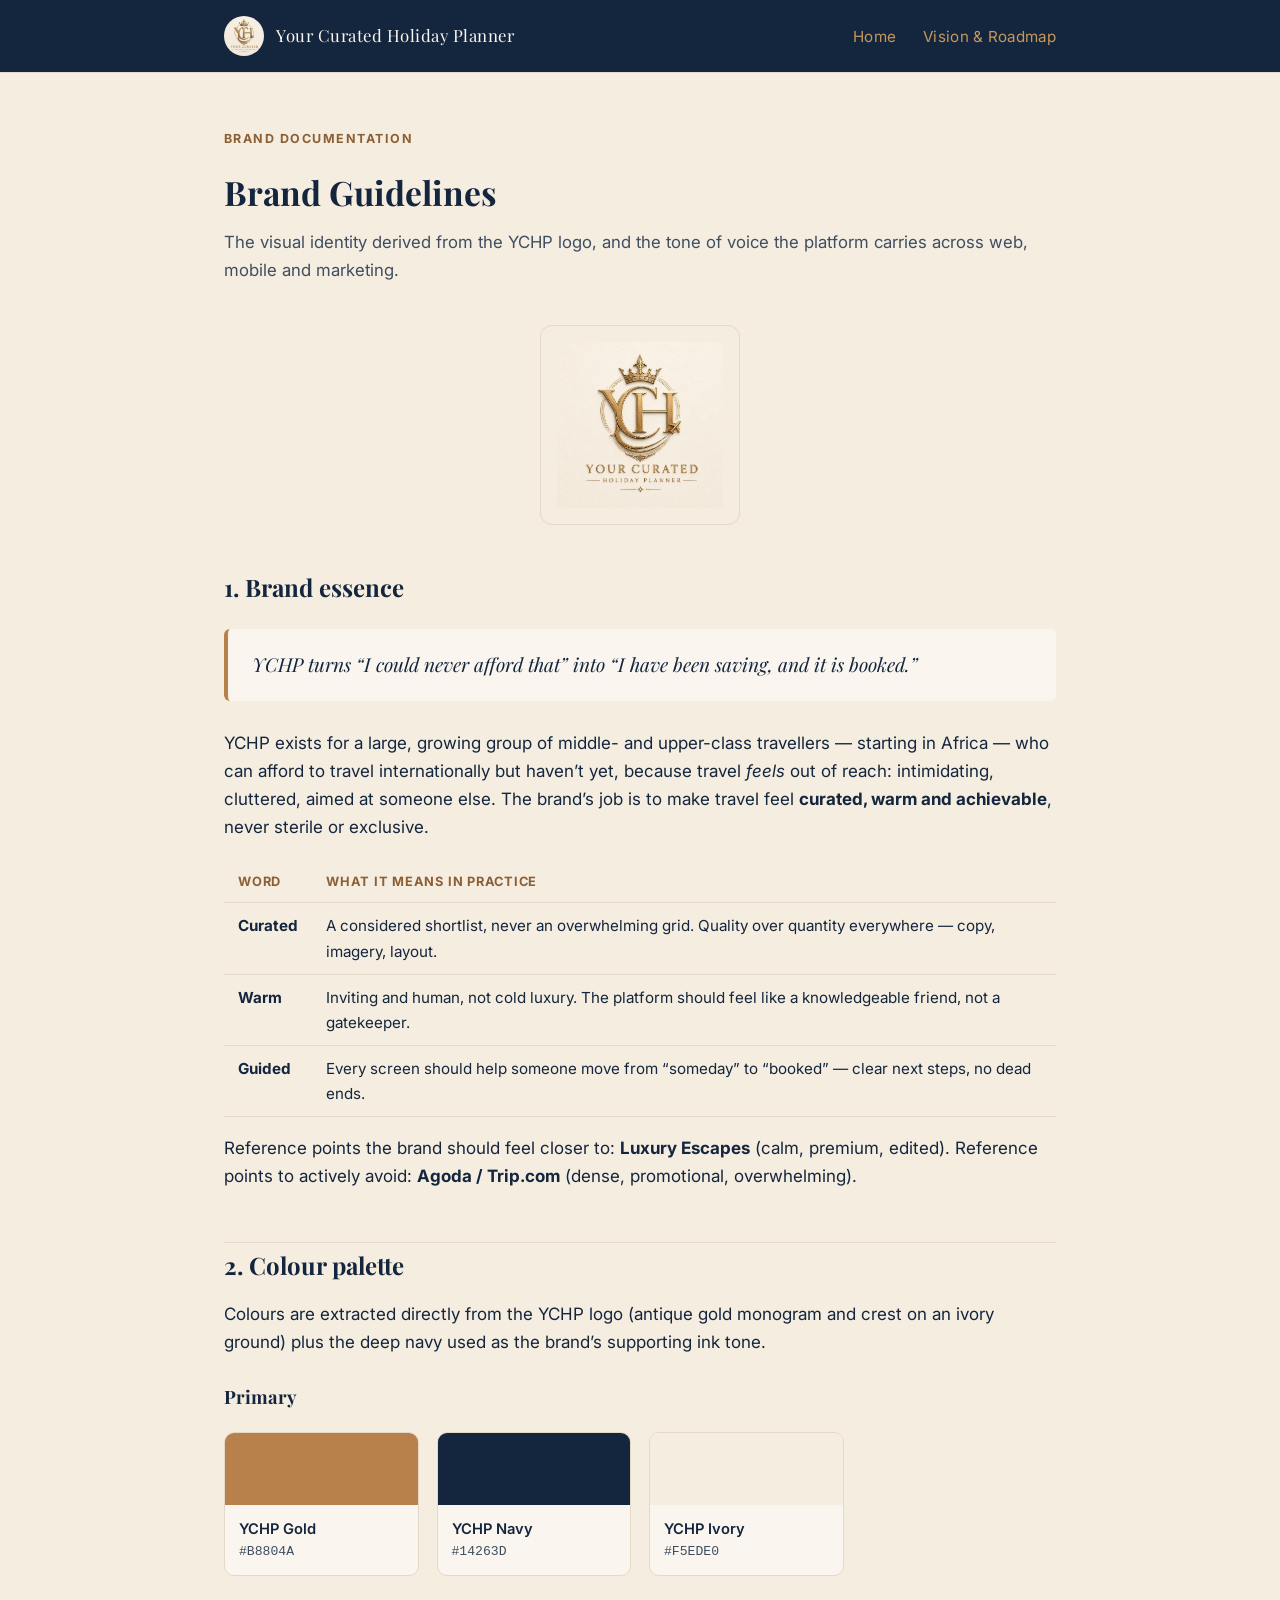
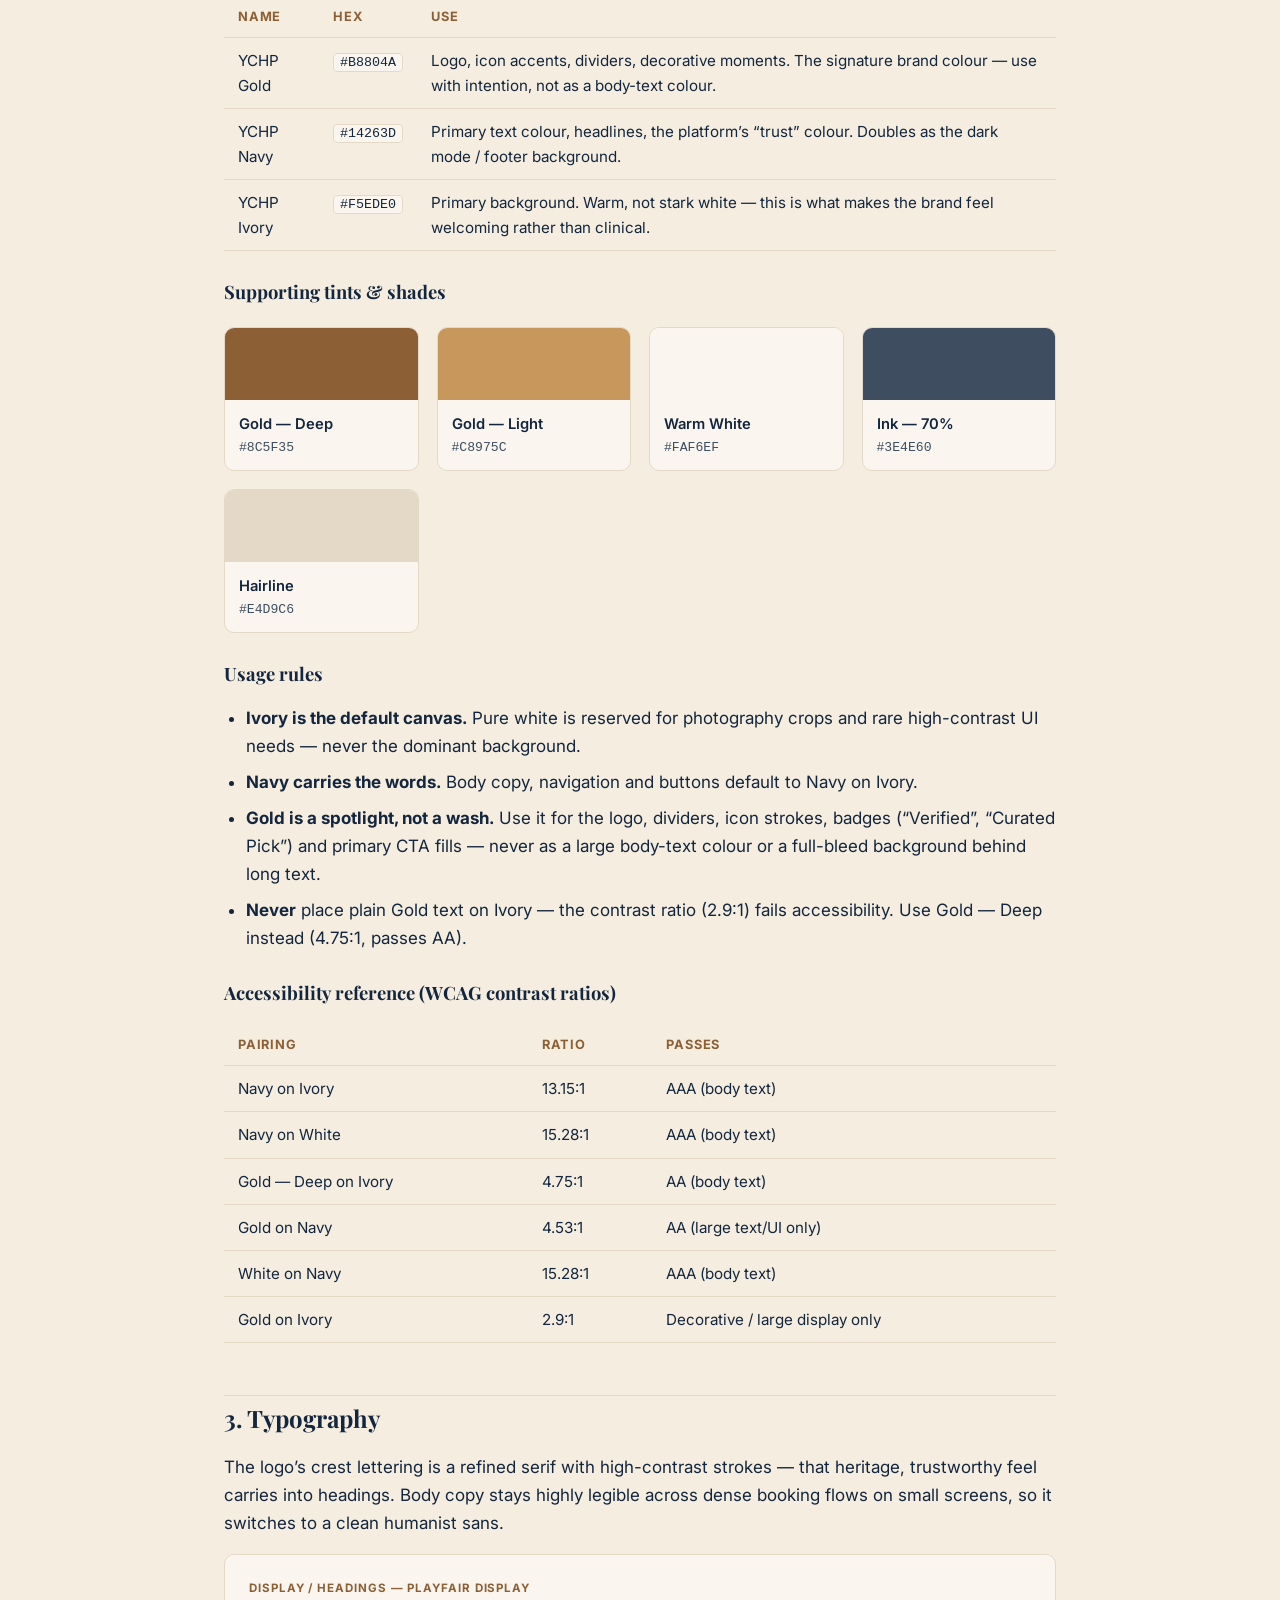
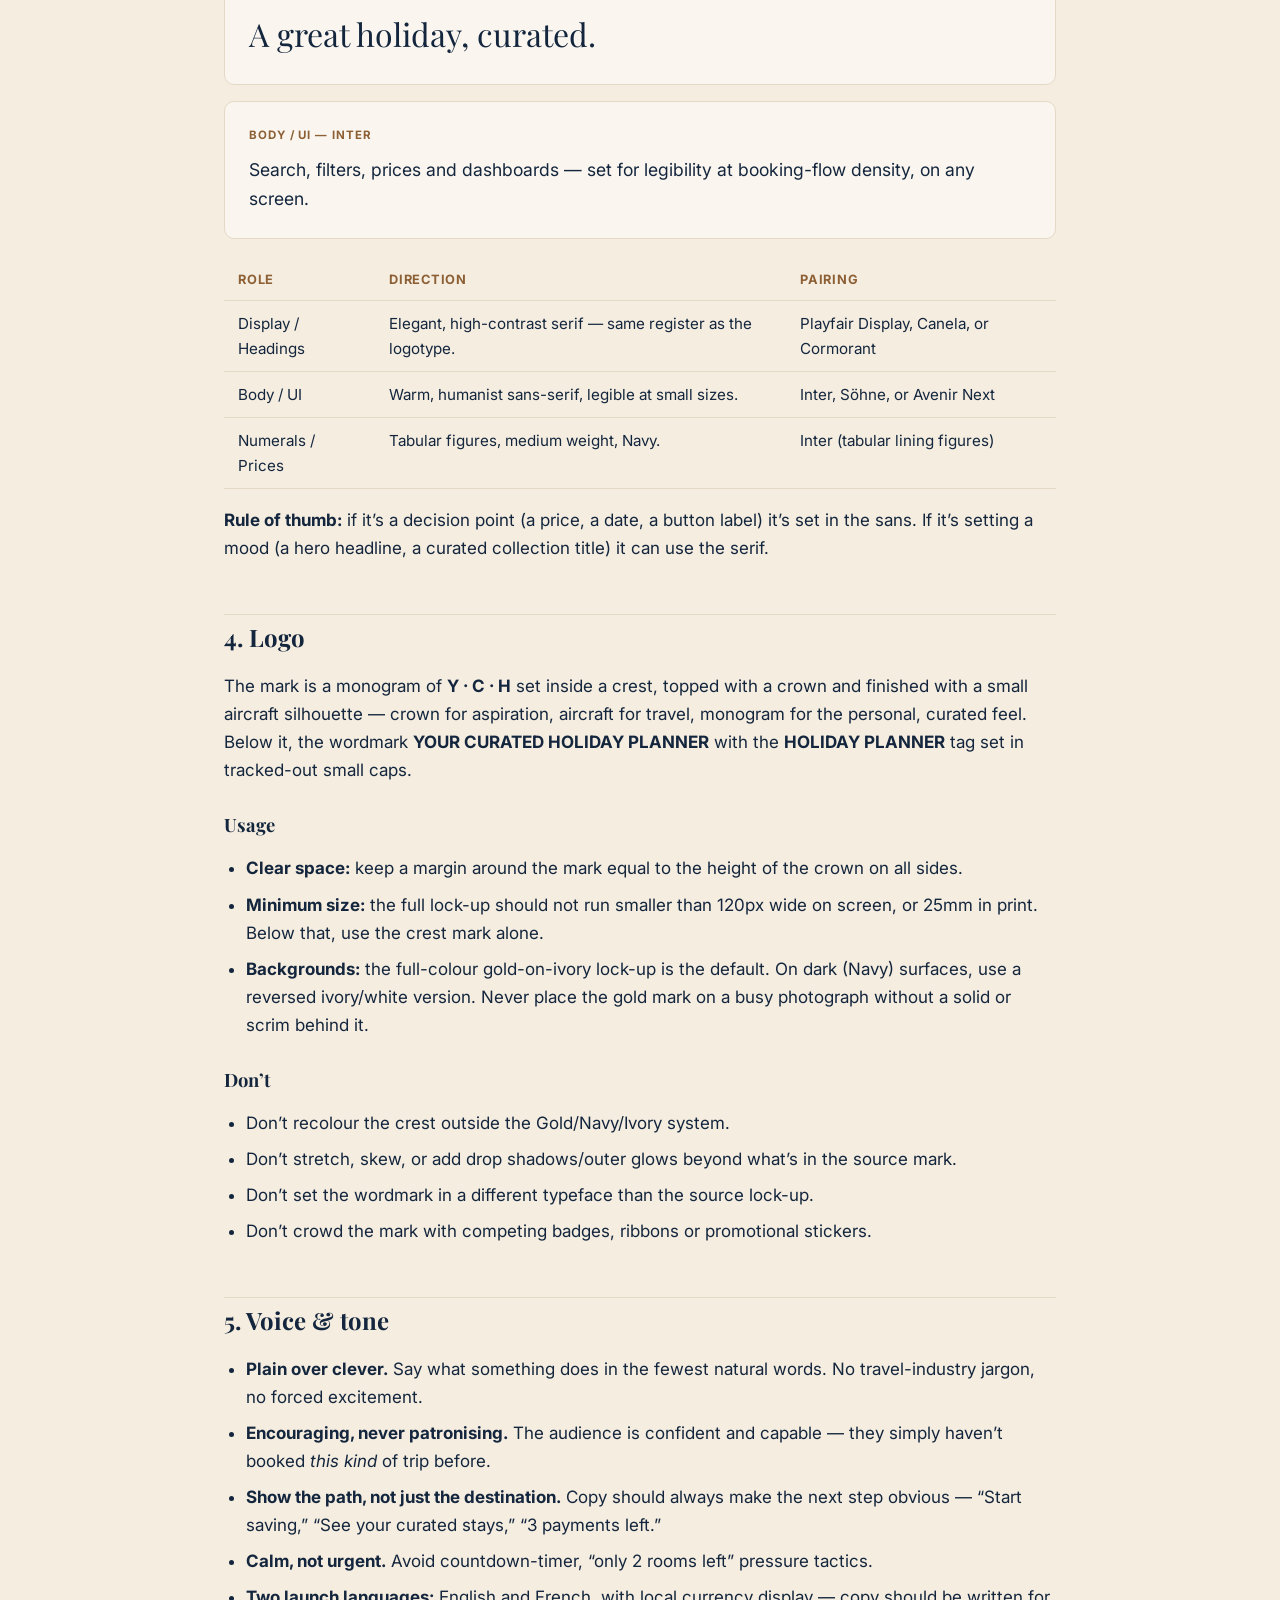
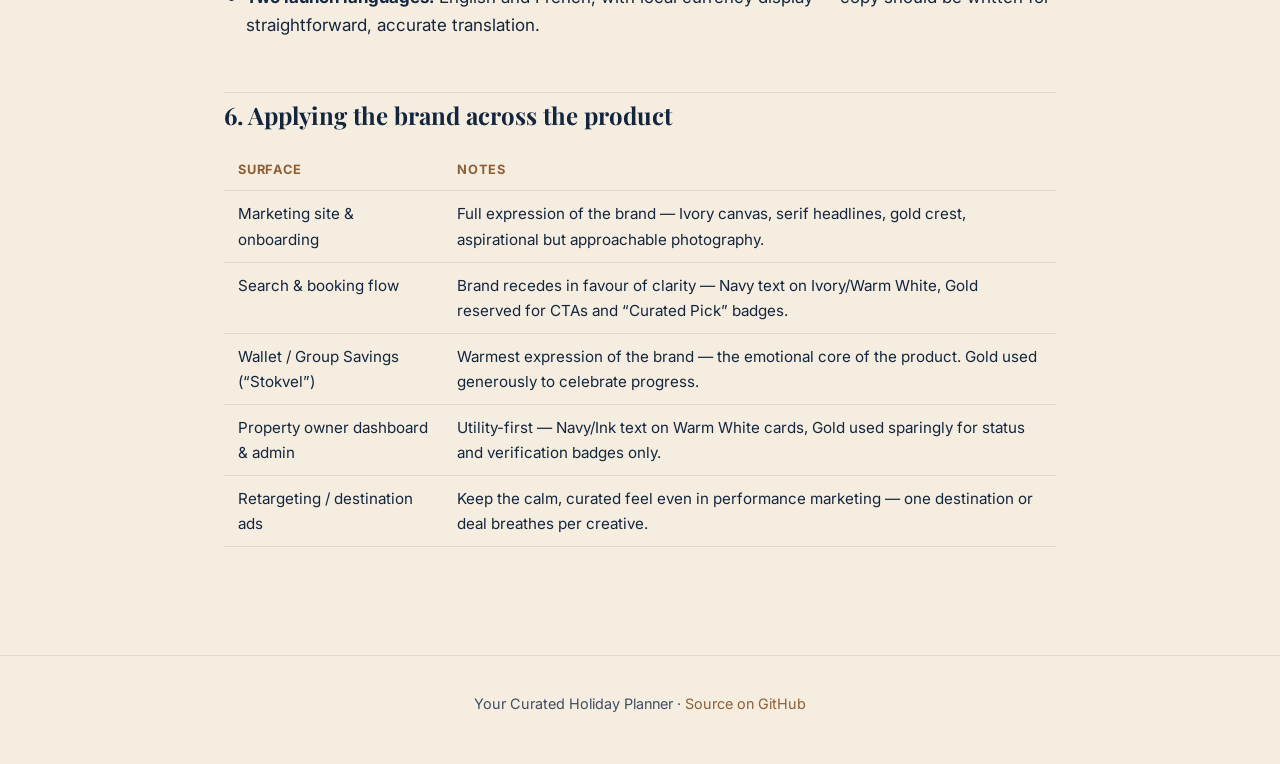
==== site/brand-guidelines.html @ a9d8d068 "Add GitHub Pages site and deployment workflow Publishes the product vision/roadmap and brand guideli" ====
<!doctype html>
<html lang="en">
<head>
<meta charset="utf-8">
<meta name="viewport" content="width=device-width, initial-scale=1">
<title>Brand Guidelines — YCHP</title>
<meta name="description" content="YCHP brand guidelines: colour palette, typography, logo usage and voice, derived from the YCHP logo.">
<link rel="icon" href="assets/logo.jpg">
<link rel="preconnect" href="https://fonts.googleapis.com">
<link rel="preconnect" href="https://fonts.gstatic.com" crossorigin>
<link href="https://fonts.googleapis.com/css2?family=Playfair+Display:wght@600;700&family=Inter:wght@400;500;600;700&display=swap" rel="stylesheet">
<link rel="stylesheet" href="styles.css">
</head>
<body>

<header class="site">
  <div class="wrap">
    <div class="brand-mark">
      <img src="assets/logo.jpg" alt="YCHP crest">
      <span>Your Curated Holiday Planner</span>
    </div>
    <nav class="site">
      <a href="index.html">Home</a>
      <a href="vision-roadmap.html">Vision &amp; Roadmap</a>
    </nav>
  </div>
</header>

<main class="page">
  <div class="kicker">Brand Documentation</div>
  <h1>Brand Guidelines</h1>
  <p class="subtitle">The visual identity derived from the YCHP logo, and the tone of voice the platform carries across web, mobile and marketing.</p>

  <div class="crest-frame">
    <img src="assets/logo.jpg" alt="YCHP crest — gold monogram on ivory">
  </div>

  <h2>1. Brand essence</h2>
  <blockquote>YCHP turns &ldquo;I could never afford that&rdquo; into &ldquo;I have been saving, and it is booked.&rdquo;</blockquote>
  <p>YCHP exists for a large, growing group of middle- and upper-class travellers — starting in Africa — who can afford to travel internationally but haven&rsquo;t yet, because travel <em>feels</em> out of reach: intimidating, cluttered, aimed at someone else. The brand&rsquo;s job is to make travel feel <strong>curated, warm and achievable</strong>, never sterile or exclusive.</p>
  <table>
    <tr><th>Word</th><th>What it means in practice</th></tr>
    <tr><td><strong>Curated</strong></td><td>A considered shortlist, never an overwhelming grid. Quality over quantity everywhere — copy, imagery, layout.</td></tr>
    <tr><td><strong>Warm</strong></td><td>Inviting and human, not cold luxury. The platform should feel like a knowledgeable friend, not a gatekeeper.</td></tr>
    <tr><td><strong>Guided</strong></td><td>Every screen should help someone move from &ldquo;someday&rdquo; to &ldquo;booked&rdquo; — clear next steps, no dead ends.</td></tr>
  </table>
  <p>Reference points the brand should feel closer to: <strong>Luxury Escapes</strong> (calm, premium, edited). Reference points to actively avoid: <strong>Agoda / Trip.com</strong> (dense, promotional, overwhelming).</p>

  <h2>2. Colour palette</h2>
  <p>Colours are extracted directly from the YCHP logo (antique gold monogram and crest on an ivory ground) plus the deep navy used as the brand&rsquo;s supporting ink tone.</p>

  <h3>Primary</h3>
  <div class="swatch-grid">
    <div class="swatch"><div class="fill" style="background:#B8804A"></div><div class="meta"><div class="name">YCHP Gold</div><div class="hex">#B8804A</div></div></div>
    <div class="swatch"><div class="fill" style="background:#14263D"></div><div class="meta"><div class="name">YCHP Navy</div><div class="hex">#14263D</div></div></div>
    <div class="swatch"><div class="fill" style="background:#F5EDE0"></div><div class="meta"><div class="name">YCHP Ivory</div><div class="hex">#F5EDE0</div></div></div>
  </div>
  <table>
    <tr><th>Name</th><th>Hex</th><th>Use</th></tr>
    <tr><td>YCHP Gold</td><td><code>#B8804A</code></td><td>Logo, icon accents, dividers, decorative moments. The signature brand colour — use with intention, not as a body-text colour.</td></tr>
    <tr><td>YCHP Navy</td><td><code>#14263D</code></td><td>Primary text colour, headlines, the platform&rsquo;s &ldquo;trust&rdquo; colour. Doubles as the dark mode / footer background.</td></tr>
    <tr><td>YCHP Ivory</td><td><code>#F5EDE0</code></td><td>Primary background. Warm, not stark white — this is what makes the brand feel welcoming rather than clinical.</td></tr>
  </table>

  <h3>Supporting tints &amp; shades</h3>
  <div class="swatch-grid">
    <div class="swatch"><div class="fill" style="background:#8C5F35"></div><div class="meta"><div class="name">Gold — Deep</div><div class="hex">#8C5F35</div></div></div>
    <div class="swatch"><div class="fill" style="background:#C8975C"></div><div class="meta"><div class="name">Gold — Light</div><div class="hex">#C8975C</div></div></div>
    <div class="swatch"><div class="fill" style="background:#FAF6EF"></div><div class="meta"><div class="name">Warm White</div><div class="hex">#FAF6EF</div></div></div>
    <div class="swatch"><div class="fill" style="background:#3E4E60"></div><div class="meta"><div class="name">Ink — 70%</div><div class="hex">#3E4E60</div></div></div>
    <div class="swatch"><div class="fill" style="background:#E4D9C6"></div><div class="meta"><div class="name">Hairline</div><div class="hex">#E4D9C6</div></div></div>
  </div>

  <h3>Usage rules</h3>
  <ul>
    <li><strong>Ivory is the default canvas.</strong> Pure white is reserved for photography crops and rare high-contrast UI needs — never the dominant background.</li>
    <li><strong>Navy carries the words.</strong> Body copy, navigation and buttons default to Navy on Ivory.</li>
    <li><strong>Gold is a spotlight, not a wash.</strong> Use it for the logo, dividers, icon strokes, badges (&ldquo;Verified&rdquo;, &ldquo;Curated Pick&rdquo;) and primary CTA fills — never as a large body-text colour or a full-bleed background behind long text.</li>
    <li><strong>Never</strong> place plain Gold text on Ivory — the contrast ratio (2.9:1) fails accessibility. Use Gold&nbsp;—&nbsp;Deep instead (4.75:1, passes AA).</li>
  </ul>

  <h3>Accessibility reference (WCAG contrast ratios)</h3>
  <table>
    <tr><th>Pairing</th><th>Ratio</th><th>Passes</th></tr>
    <tr><td>Navy on Ivory</td><td>13.15:1</td><td>AAA (body text)</td></tr>
    <tr><td>Navy on White</td><td>15.28:1</td><td>AAA (body text)</td></tr>
    <tr><td>Gold — Deep on Ivory</td><td>4.75:1</td><td>AA (body text)</td></tr>
    <tr><td>Gold on Navy</td><td>4.53:1</td><td>AA (large text/UI only)</td></tr>
    <tr><td>White on Navy</td><td>15.28:1</td><td>AAA (body text)</td></tr>
    <tr><td>Gold on Ivory</td><td>2.9:1</td><td>Decorative / large display only</td></tr>
  </table>

  <h2>3. Typography</h2>
  <p>The logo&rsquo;s crest lettering is a refined serif with high-contrast strokes — that heritage, trustworthy feel carries into headings. Body copy stays highly legible across dense booking flows on small screens, so it switches to a clean humanist sans.</p>

  <div class="type-sample">
    <div class="label">Display / Headings — Playfair Display</div>
    <div class="serif-demo">A great holiday, curated.</div>
  </div>
  <div class="type-sample">
    <div class="label">Body / UI — Inter</div>
    <div class="sans-demo">Search, filters, prices and dashboards — set for legibility at booking-flow density, on any screen.</div>
  </div>

  <table>
    <tr><th>Role</th><th>Direction</th><th>Pairing</th></tr>
    <tr><td>Display / Headings</td><td>Elegant, high-contrast serif — same register as the logotype.</td><td>Playfair Display, Canela, or Cormorant</td></tr>
    <tr><td>Body / UI</td><td>Warm, humanist sans-serif, legible at small sizes.</td><td>Inter, Söhne, or Avenir Next</td></tr>
    <tr><td>Numerals / Prices</td><td>Tabular figures, medium weight, Navy.</td><td>Inter (tabular lining figures)</td></tr>
  </table>
  <p><strong>Rule of thumb:</strong> if it&rsquo;s a decision point (a price, a date, a button label) it&rsquo;s set in the sans. If it&rsquo;s setting a mood (a hero headline, a curated collection title) it can use the serif.</p>

  <h2>4. Logo</h2>
  <p>The mark is a monogram of <strong>Y &middot; C &middot; H</strong> set inside a crest, topped with a crown and finished with a small aircraft silhouette — crown for aspiration, aircraft for travel, monogram for the personal, curated feel. Below it, the wordmark <strong>YOUR CURATED HOLIDAY PLANNER</strong> with the <strong>HOLIDAY PLANNER</strong> tag set in tracked-out small caps.</p>

  <h3>Usage</h3>
  <ul>
    <li><strong>Clear space:</strong> keep a margin around the mark equal to the height of the crown on all sides.</li>
    <li><strong>Minimum size:</strong> the full lock-up should not run smaller than 120px wide on screen, or 25mm in print. Below that, use the crest mark alone.</li>
    <li><strong>Backgrounds:</strong> the full-colour gold-on-ivory lock-up is the default. On dark (Navy) surfaces, use a reversed ivory/white version. Never place the gold mark on a busy photograph without a solid or scrim behind it.</li>
  </ul>
  <h3>Don&rsquo;t</h3>
  <ul>
    <li>Don&rsquo;t recolour the crest outside the Gold/Navy/Ivory system.</li>
    <li>Don&rsquo;t stretch, skew, or add drop shadows/outer glows beyond what&rsquo;s in the source mark.</li>
    <li>Don&rsquo;t set the wordmark in a different typeface than the source lock-up.</li>
    <li>Don&rsquo;t crowd the mark with competing badges, ribbons or promotional stickers.</li>
  </ul>

  <h2>5. Voice &amp; tone</h2>
  <ul>
    <li><strong>Plain over clever.</strong> Say what something does in the fewest natural words. No travel-industry jargon, no forced excitement.</li>
    <li><strong>Encouraging, never patronising.</strong> The audience is confident and capable — they simply haven&rsquo;t booked <em>this kind</em> of trip before.</li>
    <li><strong>Show the path, not just the destination.</strong> Copy should always make the next step obvious — &ldquo;Start saving,&rdquo; &ldquo;See your curated stays,&rdquo; &ldquo;3 payments left.&rdquo;</li>
    <li><strong>Calm, not urgent.</strong> Avoid countdown-timer, &ldquo;only 2 rooms left&rdquo; pressure tactics.</li>
    <li><strong>Two launch languages:</strong> English and French, with local currency display — copy should be written for straightforward, accurate translation.</li>
  </ul>

  <h2>6. Applying the brand across the product</h2>
  <table>
    <tr><th>Surface</th><th>Notes</th></tr>
    <tr><td>Marketing site &amp; onboarding</td><td>Full expression of the brand — Ivory canvas, serif headlines, gold crest, aspirational but approachable photography.</td></tr>
    <tr><td>Search &amp; booking flow</td><td>Brand recedes in favour of clarity — Navy text on Ivory/Warm White, Gold reserved for CTAs and &ldquo;Curated Pick&rdquo; badges.</td></tr>
    <tr><td>Wallet / Group Savings (&ldquo;Stokvel&rdquo;)</td><td>Warmest expression of the brand — the emotional core of the product. Gold used generously to celebrate progress.</td></tr>
    <tr><td>Property owner dashboard &amp; admin</td><td>Utility-first — Navy/Ink text on Warm White cards, Gold used sparingly for status and verification badges only.</td></tr>
    <tr><td>Retargeting / destination ads</td><td>Keep the calm, curated feel even in performance marketing — one destination or deal breathes per creative.</td></tr>
  </table>
</main>

<footer class="site">
  Your Curated Holiday Planner &middot; <a href="https://github.com/Delviss/YCHP">Source on GitHub</a>
</footer>

</body>
</html>
---- site/styles.css ----
:root {
  --gold: #B8804A;
  --gold-deep: #8C5F35;
  --gold-light: #C8975C;
  --navy: #14263D;
  --ink-70: #3E4E60;
  --ivory: #F5EDE0;
  --warm-white: #FAF6EF;
  --hairline: #E4D9C6;
  --max-width: 880px;
}

* { box-sizing: border-box; }

html { scroll-behavior: smooth; }

body {
  margin: 0;
  background: var(--ivory);
  color: var(--navy);
  font-family: "Inter", -apple-system, BlinkMacSystemFont, "Segoe UI", sans-serif;
  line-height: 1.65;
  font-size: 17px;
}

h1, h2, h3, .display {
  font-family: "Playfair Display", Georgia, serif;
  color: var(--navy);
  line-height: 1.2;
  font-weight: 700;
}

a { color: var(--gold-deep); text-decoration: none; }
a:hover { text-decoration: underline; }

.wrap {
  max-width: var(--max-width);
  margin: 0 auto;
  padding: 0 24px;
}

/* Header */
header.site {
  background: var(--navy);
  border-bottom: 1px solid var(--hairline);
}
header.site .wrap {
  display: flex;
  align-items: center;
  justify-content: space-between;
  padding-top: 16px;
  padding-bottom: 16px;
  flex-wrap: wrap;
  gap: 12px;
}
.brand-mark {
  display: flex;
  align-items: center;
  gap: 12px;
  color: var(--warm-white);
}
.brand-mark img { height: 40px; width: 40px; border-radius: 50%; }
.brand-mark span {
  font-family: "Playfair Display", Georgia, serif;
  font-size: 1.05rem;
  letter-spacing: 0.03em;
}
nav.site a {
  color: var(--gold-light);
  margin-left: 22px;
  font-size: 0.95rem;
  letter-spacing: 0.02em;
}
nav.site a:hover { color: var(--warm-white); }

/* Hero */
.hero {
  text-align: center;
  padding: 84px 24px 64px;
}
.hero img.crest { width: 132px; margin-bottom: 24px; }
.hero h1 { font-size: 2.6rem; margin: 0 0 14px; }
.hero p.lede {
  font-size: 1.2rem;
  color: var(--ink-70);
  max-width: 560px;
  margin: 0 auto 34px;
  font-style: italic;
}
.hero .cta-row {
  display: flex;
  gap: 16px;
  justify-content: center;
  flex-wrap: wrap;
}

.btn {
  display: inline-block;
  padding: 13px 28px;
  border-radius: 4px;
  font-weight: 600;
  font-size: 0.95rem;
  letter-spacing: 0.02em;
}
.btn-primary { background: var(--gold); color: var(--warm-white); }
.btn-primary:hover { background: var(--gold-deep); text-decoration: none; }
.btn-outline { border: 1px solid var(--gold); color: var(--gold-deep); }
.btn-outline:hover { background: rgba(184,128,74,0.08); text-decoration: none; }

/* Cards for index */
.card-grid {
  display: grid;
  grid-template-columns: 1fr 1fr;
  gap: 24px;
  padding: 8px 24px 96px;
  max-width: var(--max-width);
  margin: 0 auto;
}
@media (max-width: 640px) { .card-grid { grid-template-columns: 1fr; } }

.card {
  background: var(--warm-white);
  border: 1px solid var(--hairline);
  border-radius: 10px;
  padding: 30px;
}
.card h2 { font-size: 1.35rem; margin-top: 0; }
.card p { color: var(--ink-70); margin-bottom: 18px; }
.card a.link { font-weight: 600; }
.card a.link::after { content: " →"; }

/* Page shell (inner pages) */
main.page {
  max-width: var(--max-width);
  margin: 0 auto;
  padding: 56px 24px 100px;
}
main.page h1 { font-size: 2.1rem; margin-bottom: 6px; }
main.page .kicker {
  text-transform: uppercase;
  letter-spacing: 0.12em;
  font-size: 0.78rem;
  color: var(--gold-deep);
  font-weight: 700;
  margin-bottom: 10px;
}
main.page .subtitle { color: var(--ink-70); margin-bottom: 40px; font-size: 1.05rem; }

main.page h2 {
  font-size: 1.5rem;
  margin-top: 52px;
  padding-top: 8px;
  border-top: 1px solid var(--hairline);
}
main.page h2:first-of-type { border-top: none; margin-top: 32px; }
main.page h3 { font-size: 1.15rem; margin-top: 30px; }

main.page blockquote {
  margin: 28px 0;
  padding: 20px 24px;
  background: var(--warm-white);
  border-left: 4px solid var(--gold);
  border-radius: 6px;
  font-family: "Playfair Display", Georgia, serif;
  font-size: 1.2rem;
  font-style: italic;
  color: var(--navy);
}

main.page table {
  width: 100%;
  border-collapse: collapse;
  margin: 20px 0 8px;
  font-size: 0.95rem;
}
main.page th, main.page td {
  text-align: left;
  padding: 10px 14px;
  border-bottom: 1px solid var(--hairline);
  vertical-align: top;
}
main.page th {
  color: var(--gold-deep);
  font-size: 0.8rem;
  text-transform: uppercase;
  letter-spacing: 0.06em;
}

main.page ul, main.page ol { padding-left: 22px; }
main.page li { margin-bottom: 8px; }

main.page code {
  background: var(--warm-white);
  border: 1px solid var(--hairline);
  border-radius: 4px;
  padding: 1px 6px;
  font-size: 0.88em;
}

.note {
  background: var(--warm-white);
  border: 1px solid var(--hairline);
  border-radius: 8px;
  padding: 16px 20px;
  margin: 22px 0;
  font-size: 0.95rem;
  color: var(--ink-70);
}

/* Swatches */
.swatch-grid {
  display: grid;
  grid-template-columns: repeat(auto-fill, minmax(160px, 1fr));
  gap: 18px;
  margin: 24px 0 8px;
}
.swatch {
  border: 1px solid var(--hairline);
  border-radius: 10px;
  overflow: hidden;
  background: var(--warm-white);
}
.swatch .fill { height: 72px; }
.swatch .meta { padding: 12px 14px; }
.swatch .meta .name { font-weight: 600; font-size: 0.92rem; }
.swatch .meta .hex { font-size: 0.82rem; color: var(--ink-70); font-family: monospace; }

.type-sample {
  border: 1px solid var(--hairline);
  border-radius: 10px;
  padding: 24px;
  margin: 16px 0;
  background: var(--warm-white);
}
.type-sample .label {
  text-transform: uppercase;
  letter-spacing: 0.08em;
  font-size: 0.72rem;
  color: var(--gold-deep);
  font-weight: 700;
  margin-bottom: 10px;
}
.type-sample .serif-demo { font-family: "Playfair Display", Georgia, serif; font-size: 2rem; }
.type-sample .sans-demo { font-family: "Inter", sans-serif; font-size: 1.1rem; }

.crest-frame {
  text-align: center;
  margin: 24px 0 32px;
}
.crest-frame img {
  width: 200px;
  border-radius: 12px;
  border: 1px solid var(--hairline);
  background: var(--ivory);
  padding: 16px;
}

/* Footer */
footer.site {
  border-top: 1px solid var(--hairline);
  padding: 36px 24px 48px;
  text-align: center;
  color: var(--ink-70);
  font-size: 0.9rem;
}
footer.site a { color: var(--gold-deep); }
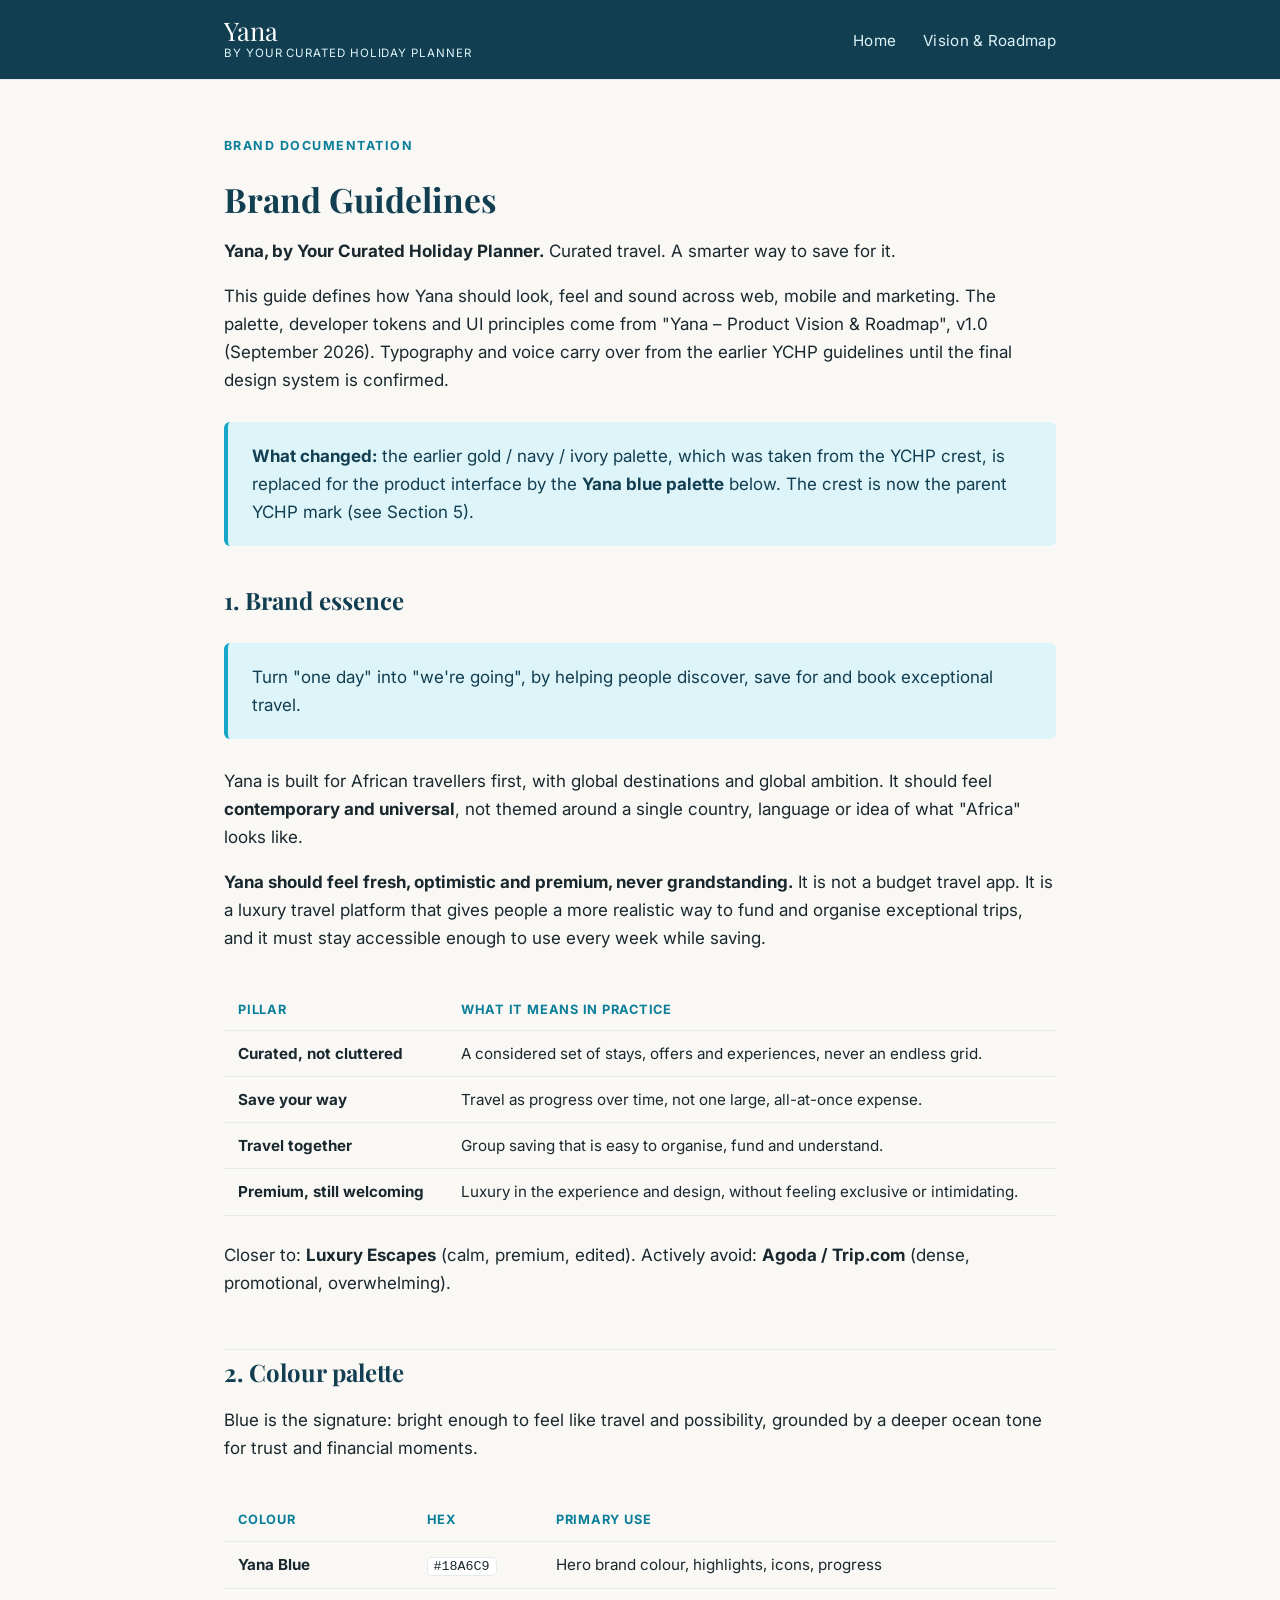
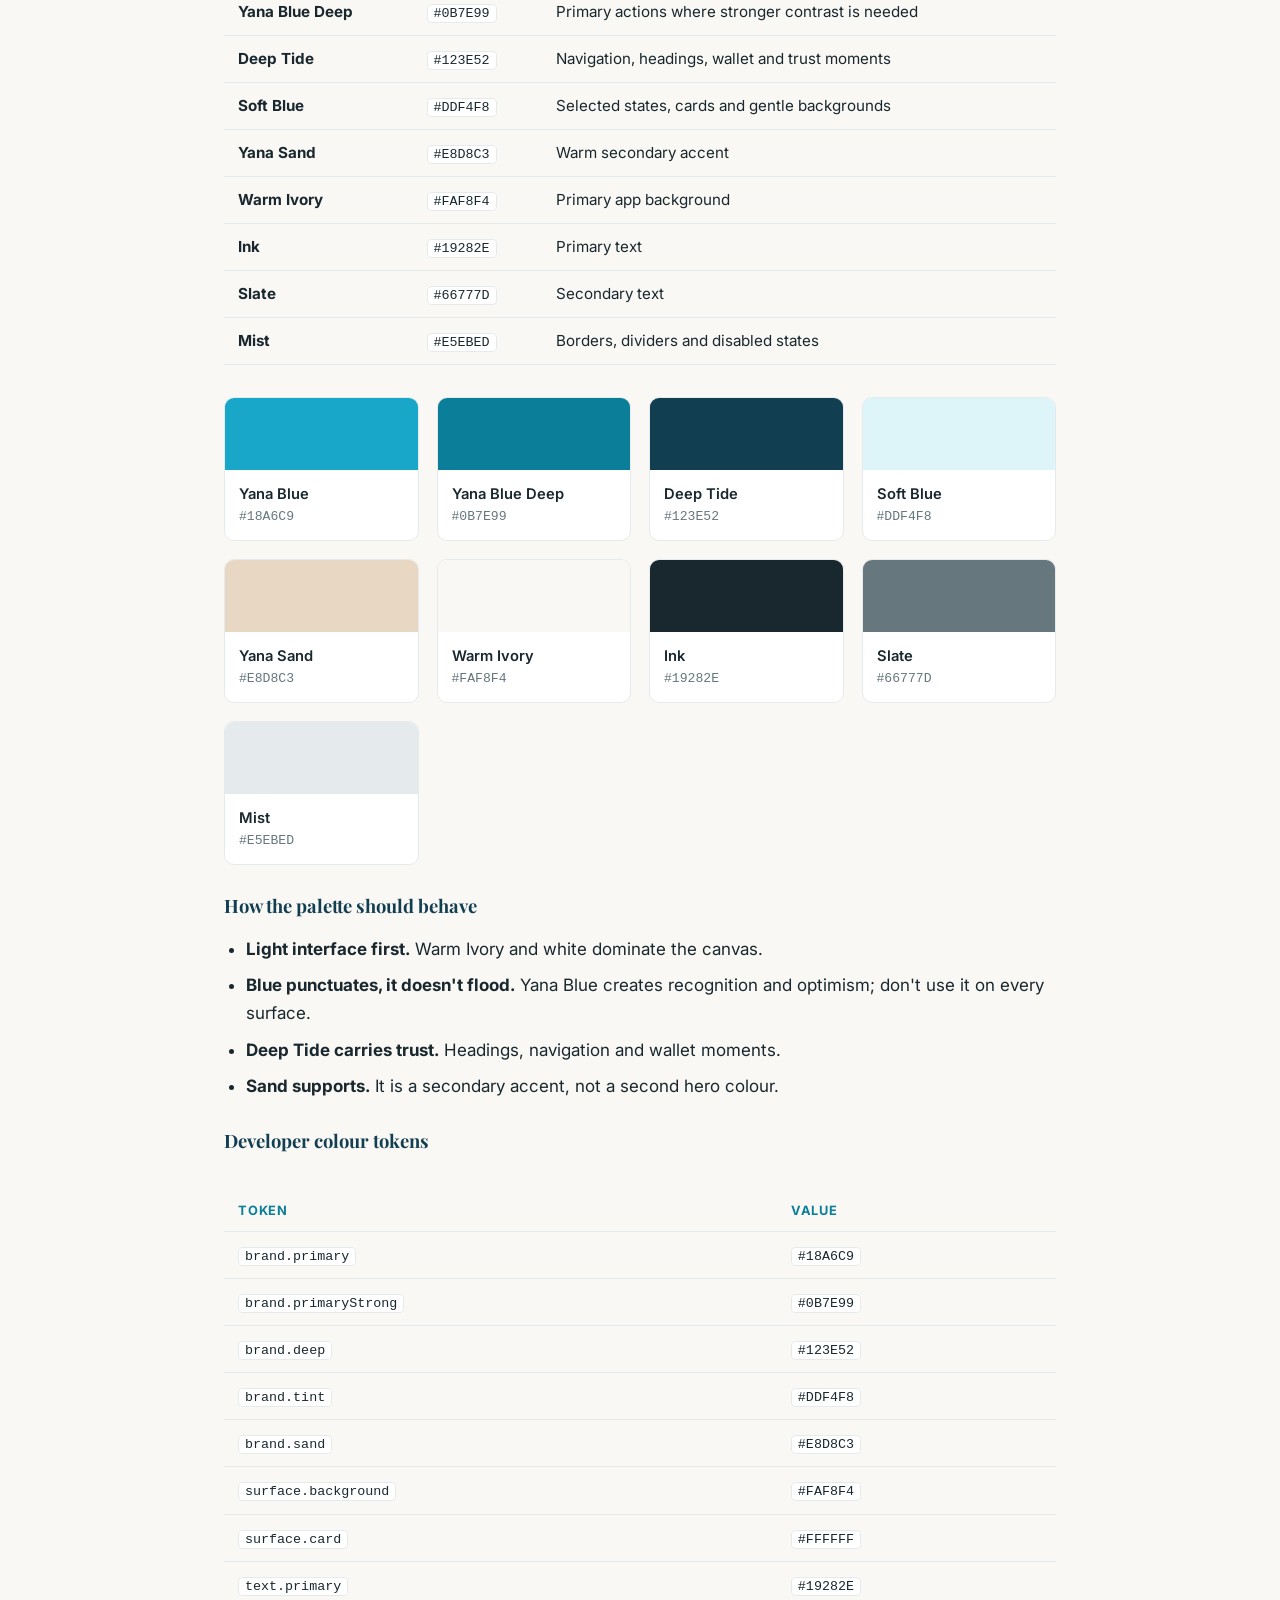
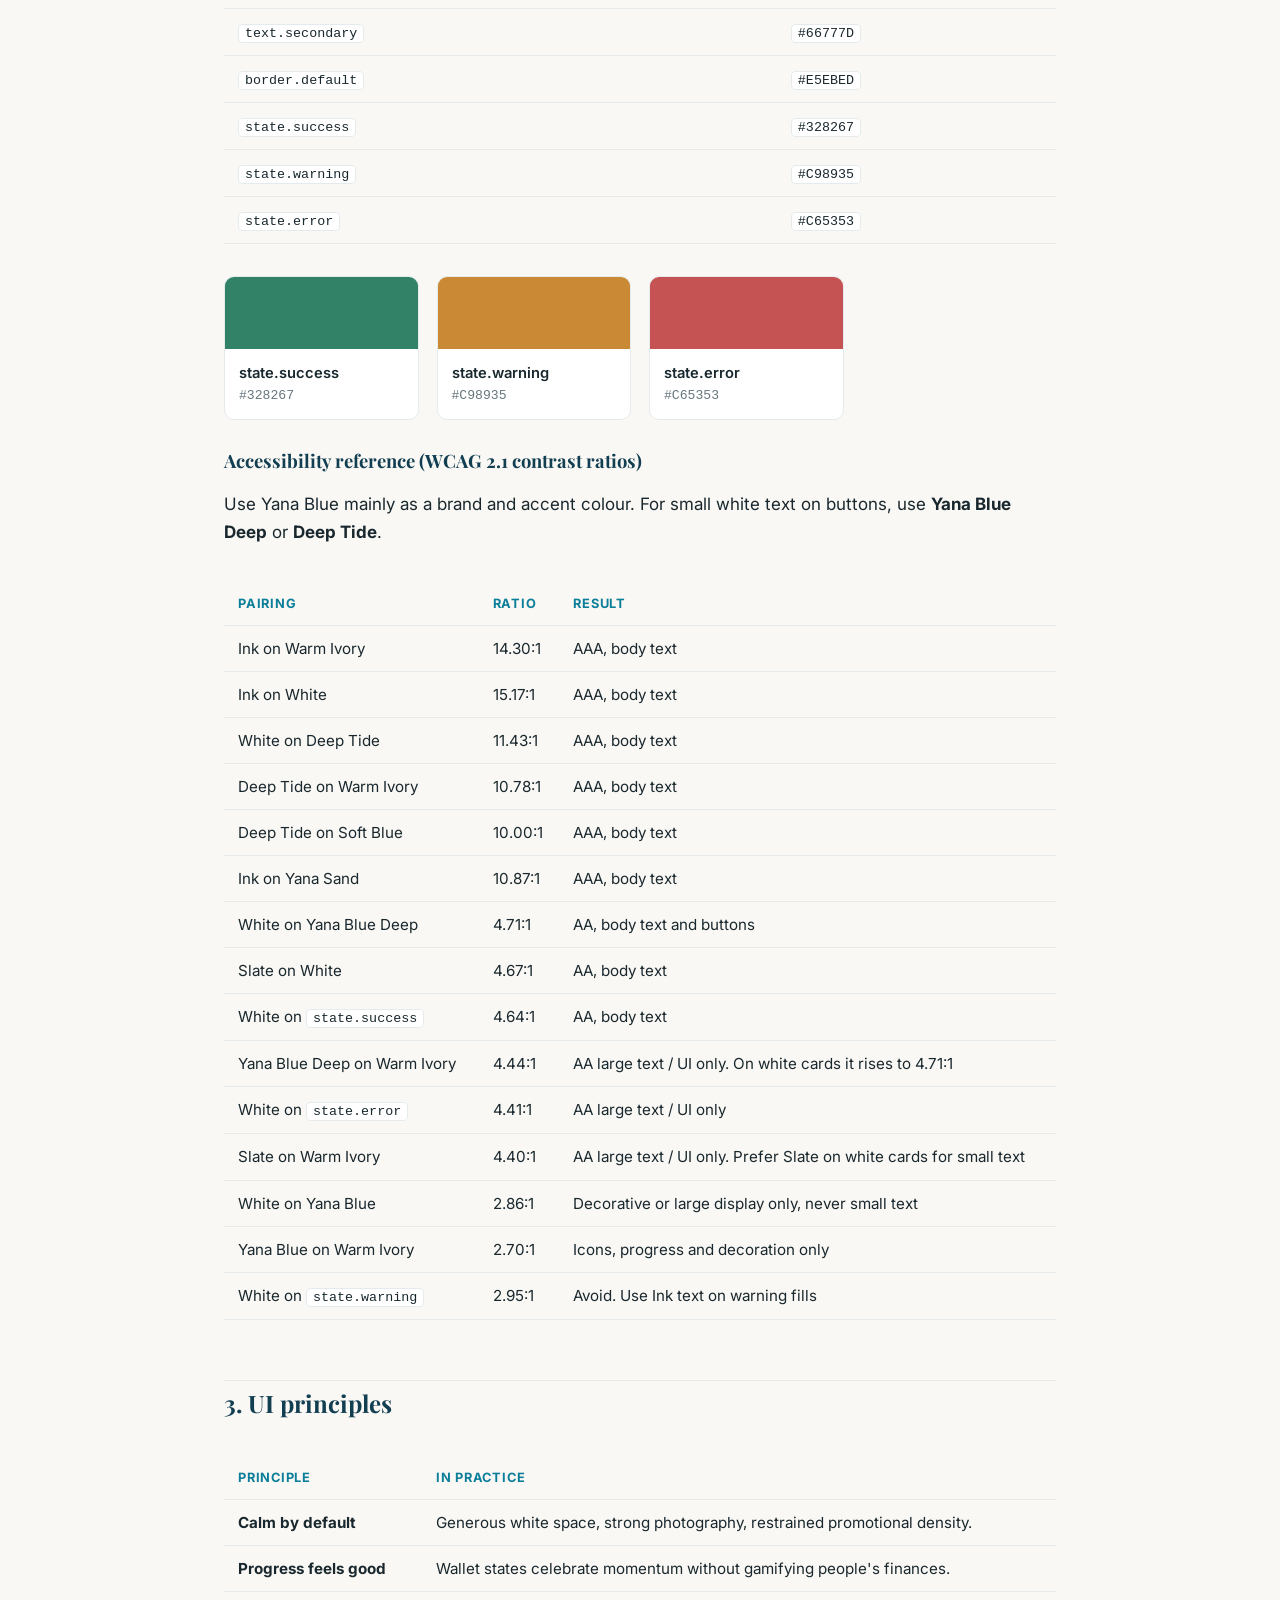
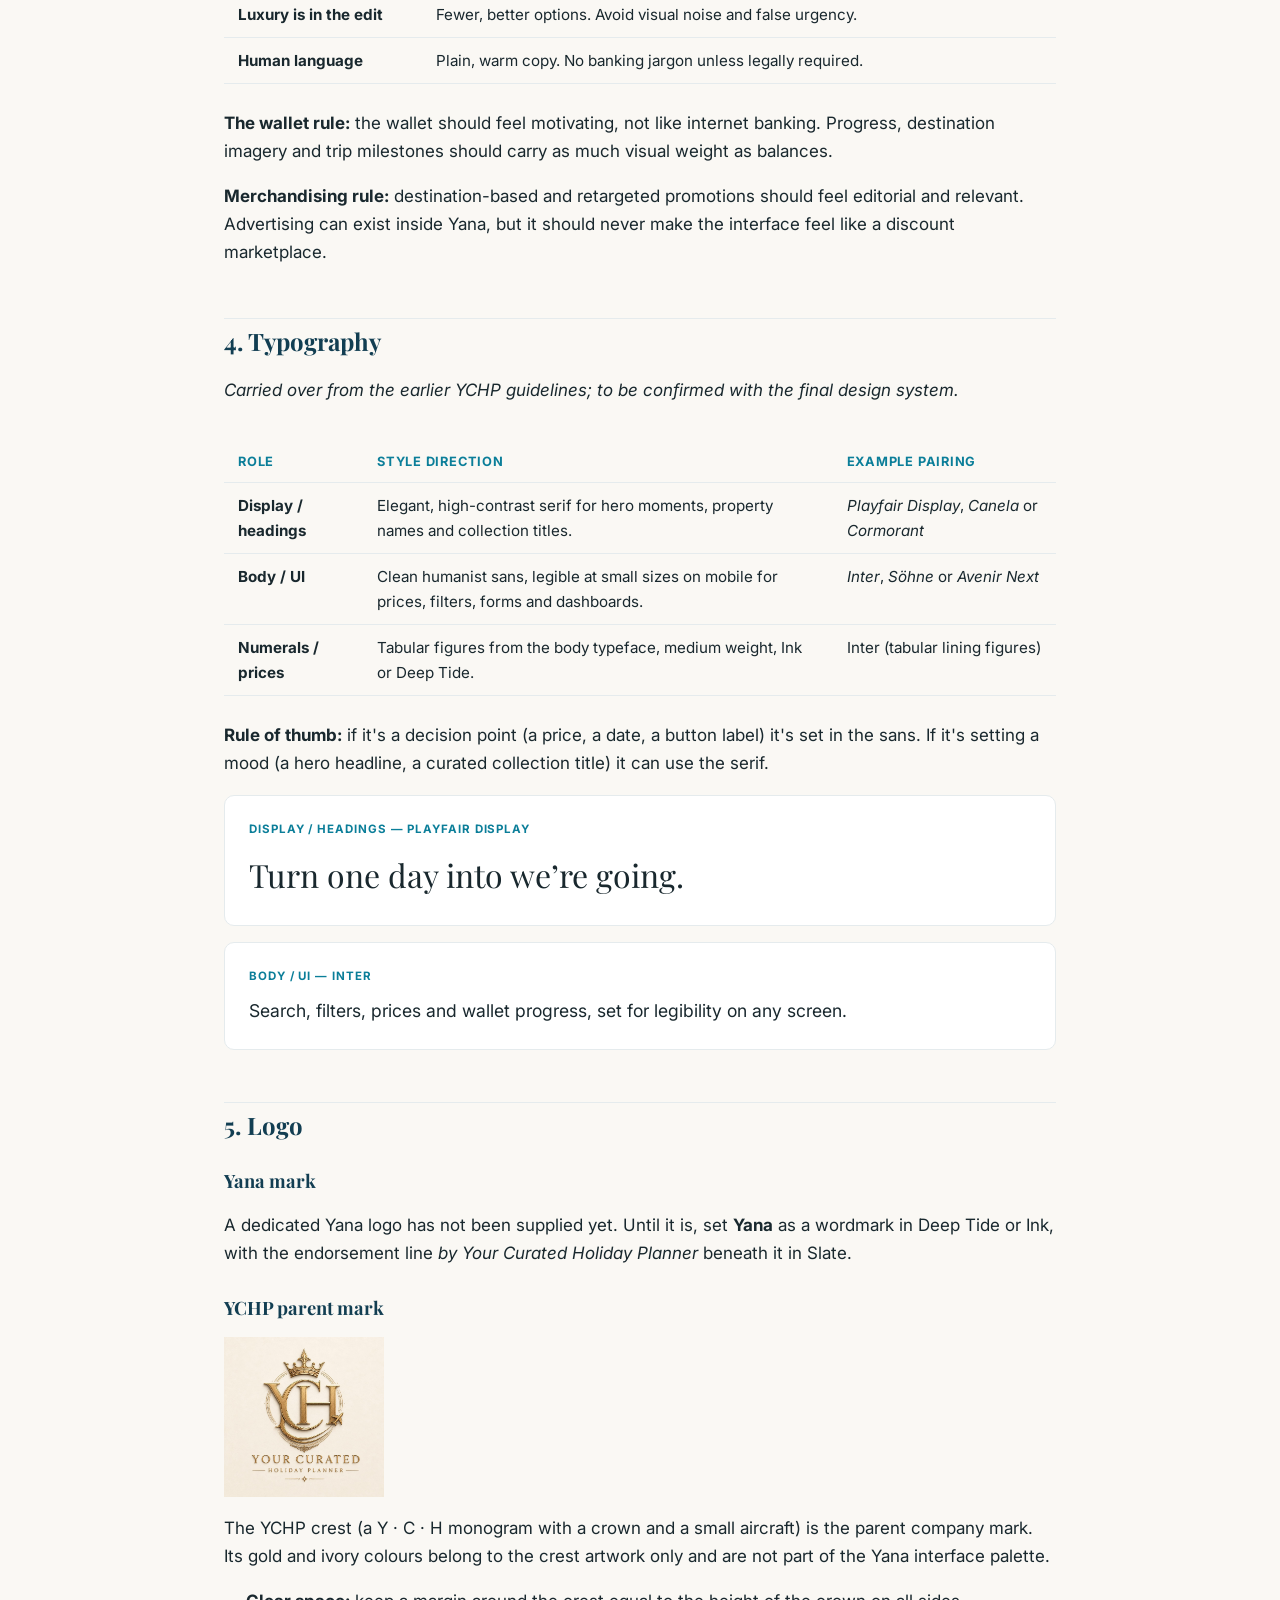
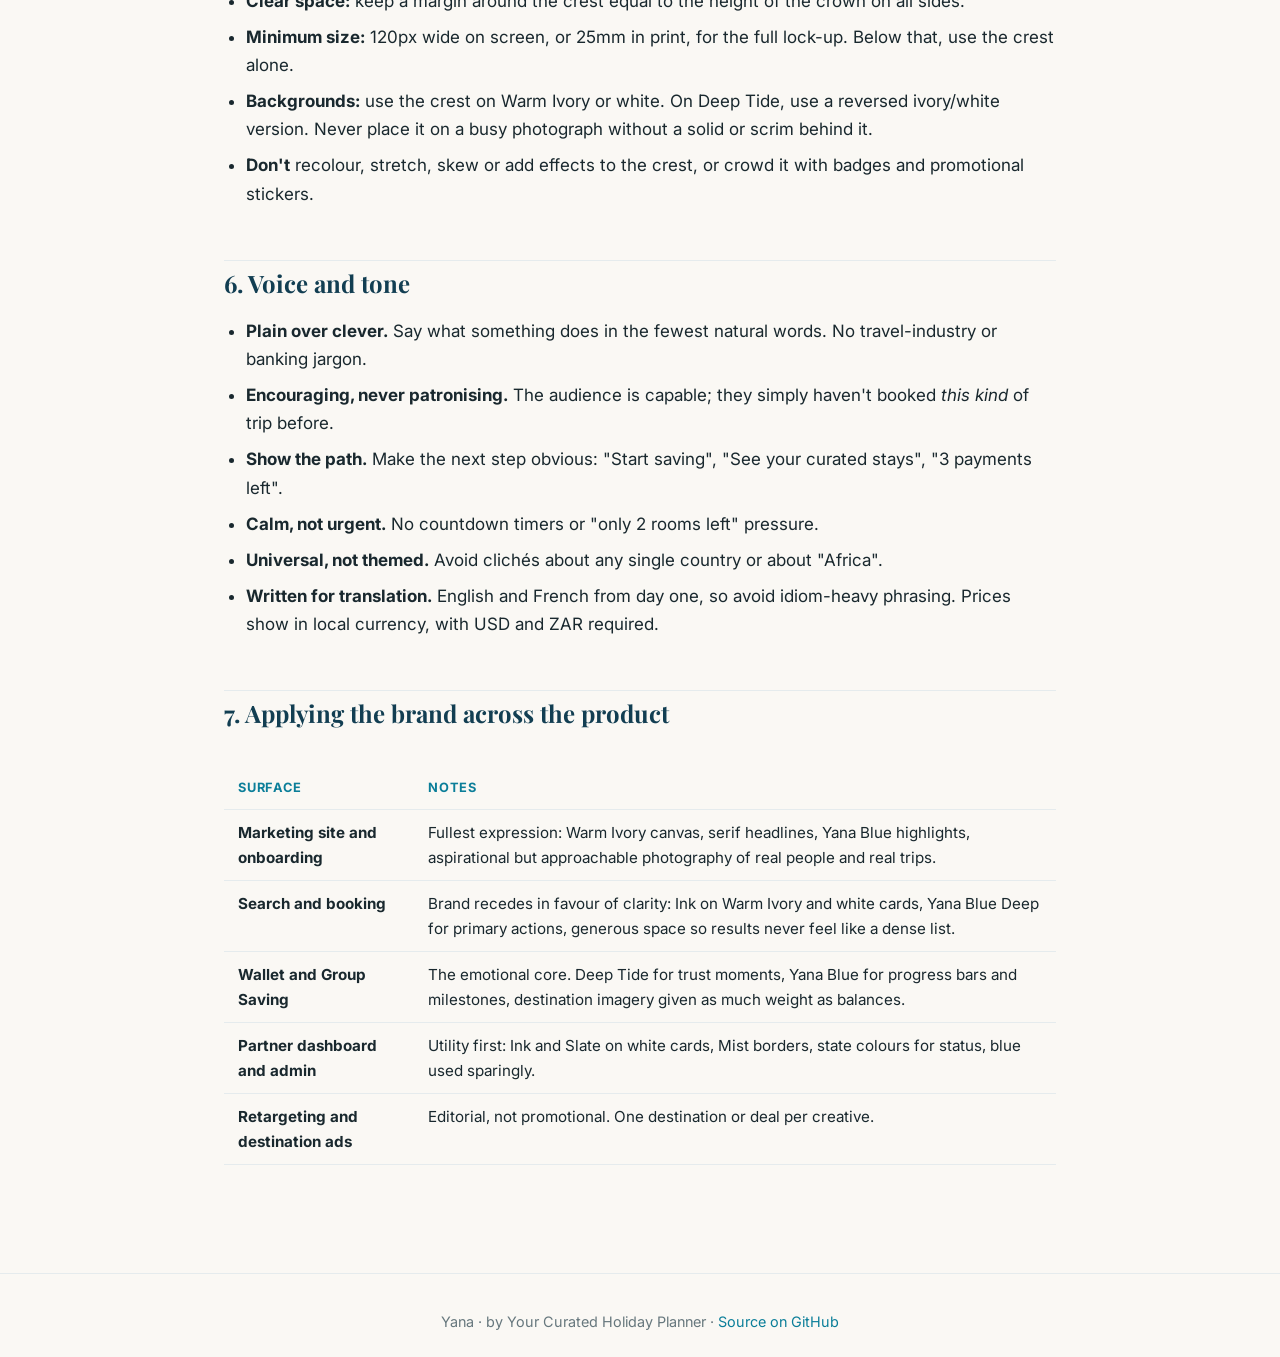
==== commit 021a7413: "Update docs to the Yana Product Vision & Roadmap v1.0 Rebrand the product documentation as Yana by Y" ====
--- a/site/brand-guidelines.html
+++ b/site/brand-guidelines.html
@@ -3,8 +3,8 @@
 <head>
 <meta charset="utf-8">
 <meta name="viewport" content="width=device-width, initial-scale=1">
-<title>Brand Guidelines — YCHP</title>
-<meta name="description" content="YCHP brand guidelines: colour palette, typography, logo usage and voice, derived from the YCHP logo.">
+<title>Brand Guidelines — Yana</title>
+<meta name="description" content="Yana brand guidelines: blue palette, developer colour tokens, contrast, UI principles, typography, logo and voice.">
 <link rel="icon" href="assets/logo.jpg">
 <link rel="preconnect" href="https://fonts.googleapis.com">
 <link rel="preconnect" href="https://fonts.gstatic.com" crossorigin>
@@ -15,10 +15,10 @@
 
 <header class="site">
   <div class="wrap">
-    <div class="brand-mark">
-      <img src="assets/logo.jpg" alt="YCHP crest">
-      <span>Your Curated Holiday Planner</span>
-    </div>
+    <a class="brand-mark" href="index.html">
+      <span class="wordmark">Yana</span>
+      <span class="endorse">by Your Curated Holiday Planner</span>
+    </a>
     <nav class="site">
       <a href="index.html">Home</a>
       <a href="vision-roadmap.html">Vision &amp; Roadmap</a>
@@ -29,126 +29,398 @@
 <main class="page">
   <div class="kicker">Brand Documentation</div>
   <h1>Brand Guidelines</h1>
-  <p class="subtitle">The visual identity derived from the YCHP logo, and the tone of voice the platform carries across web, mobile and marketing.</p>
-
-  <div class="crest-frame">
-    <img src="assets/logo.jpg" alt="YCHP crest — gold monogram on ivory">
+<p><strong>Yana, by Your Curated Holiday Planner.</strong> Curated travel. A smarter way to save for it.</p>
+<p>This guide defines how Yana should look, feel and sound across web, mobile and marketing. The palette, developer tokens and UI principles come from "Yana – Product Vision &amp; Roadmap", v1.0 (September 2026). Typography and voice carry over from the earlier YCHP guidelines until the final design system is confirmed.</p>
+<blockquote>
+<p><strong>What changed:</strong> the earlier gold / navy / ivory palette, which was taken from the YCHP crest, is replaced for the product interface by the <strong>Yana blue palette</strong> below. The crest is now the parent YCHP mark (see Section 5).</p>
+</blockquote>
+<h2 id="1-brand-essence">1. Brand essence</h2>
+<blockquote>
+<p>Turn "one day" into "we're going", by helping people discover, save for and book exceptional travel.</p>
+</blockquote>
+<p>Yana is built for African travellers first, with global destinations and global ambition. It should feel <strong>contemporary and universal</strong>, not themed around a single country, language or idea of what "Africa" looks like.</p>
+<p><strong>Yana should feel fresh, optimistic and premium, never grandstanding.</strong> It is not a budget travel app. It is a luxury travel platform that gives people a more realistic way to fund and organise exceptional trips, and it must stay accessible enough to use every week while saving.</p>
+<div class="table-wrap"><table>
+<thead>
+<tr class="header">
+<th>Pillar</th>
+<th>What it means in practice</th>
+</tr>
+</thead>
+<tbody>
+<tr class="odd">
+<td><strong>Curated, not cluttered</strong></td>
+<td>A considered set of stays, offers and experiences, never an endless grid.</td>
+</tr>
+<tr class="even">
+<td><strong>Save your way</strong></td>
+<td>Travel as progress over time, not one large, all-at-once expense.</td>
+</tr>
+<tr class="odd">
+<td><strong>Travel together</strong></td>
+<td>Group saving that is easy to organise, fund and understand.</td>
+</tr>
+<tr class="even">
+<td><strong>Premium, still welcoming</strong></td>
+<td>Luxury in the experience and design, without feeling exclusive or intimidating.</td>
+</tr>
+</tbody>
+</table></div>
+<p>Closer to: <strong>Luxury Escapes</strong> (calm, premium, edited). Actively avoid: <strong>Agoda / Trip.com</strong> (dense, promotional, overwhelming).</p>
+<h2 id="2-colour-palette">2. Colour palette</h2>
+<p>Blue is the signature: bright enough to feel like travel and possibility, grounded by a deeper ocean tone for trust and financial moments.</p>
+<div class="table-wrap"><table>
+<thead>
+<tr class="header">
+<th>Colour</th>
+<th>Hex</th>
+<th>Primary use</th>
+</tr>
+</thead>
+<tbody>
+<tr class="odd">
+<td><strong>Yana Blue</strong></td>
+<td><code>#18A6C9</code></td>
+<td>Hero brand colour, highlights, icons, progress</td>
+</tr>
+<tr class="even">
+<td><strong>Yana Blue Deep</strong></td>
+<td><code>#0B7E99</code></td>
+<td>Primary actions where stronger contrast is needed</td>
+</tr>
+<tr class="odd">
+<td><strong>Deep Tide</strong></td>
+<td><code>#123E52</code></td>
+<td>Navigation, headings, wallet and trust moments</td>
+</tr>
+<tr class="even">
+<td><strong>Soft Blue</strong></td>
+<td><code>#DDF4F8</code></td>
+<td>Selected states, cards and gentle backgrounds</td>
+</tr>
+<tr class="odd">
+<td><strong>Yana Sand</strong></td>
+<td><code>#E8D8C3</code></td>
+<td>Warm secondary accent</td>
+</tr>
+<tr class="even">
+<td><strong>Warm Ivory</strong></td>
+<td><code>#FAF8F4</code></td>
+<td>Primary app background</td>
+</tr>
+<tr class="odd">
+<td><strong>Ink</strong></td>
+<td><code>#19282E</code></td>
+<td>Primary text</td>
+</tr>
+<tr class="even">
+<td><strong>Slate</strong></td>
+<td><code>#66777D</code></td>
+<td>Secondary text</td>
+</tr>
+<tr class="odd">
+<td><strong>Mist</strong></td>
+<td><code>#E5EBED</code></td>
+<td>Borders, dividers and disabled states</td>
+</tr>
+</tbody>
+</table></div>
+<div class="swatch-grid">
+    <div class="swatch"><div class="fill" style="background:#18A6C9"></div><div class="meta"><div class="name">Yana Blue</div><div class="hex">#18A6C9</div></div></div>
+    <div class="swatch"><div class="fill" style="background:#0B7E99"></div><div class="meta"><div class="name">Yana Blue Deep</div><div class="hex">#0B7E99</div></div></div>
+    <div class="swatch"><div class="fill" style="background:#123E52"></div><div class="meta"><div class="name">Deep Tide</div><div class="hex">#123E52</div></div></div>
+    <div class="swatch"><div class="fill" style="background:#DDF4F8"></div><div class="meta"><div class="name">Soft Blue</div><div class="hex">#DDF4F8</div></div></div>
+    <div class="swatch"><div class="fill" style="background:#E8D8C3"></div><div class="meta"><div class="name">Yana Sand</div><div class="hex">#E8D8C3</div></div></div>
+    <div class="swatch"><div class="fill" style="background:#FAF8F4"></div><div class="meta"><div class="name">Warm Ivory</div><div class="hex">#FAF8F4</div></div></div>
+    <div class="swatch"><div class="fill" style="background:#19282E"></div><div class="meta"><div class="name">Ink</div><div class="hex">#19282E</div></div></div>
+    <div class="swatch"><div class="fill" style="background:#66777D"></div><div class="meta"><div class="name">Slate</div><div class="hex">#66777D</div></div></div>
+    <div class="swatch"><div class="fill" style="background:#E5EBED"></div><div class="meta"><div class="name">Mist</div><div class="hex">#E5EBED</div></div></div>
   </div>
-
-  <h2>1. Brand essence</h2>
-  <blockquote>YCHP turns &ldquo;I could never afford that&rdquo; into &ldquo;I have been saving, and it is booked.&rdquo;</blockquote>
-  <p>YCHP exists for a large, growing group of middle- and upper-class travellers — starting in Africa — who can afford to travel internationally but haven&rsquo;t yet, because travel <em>feels</em> out of reach: intimidating, cluttered, aimed at someone else. The brand&rsquo;s job is to make travel feel <strong>curated, warm and achievable</strong>, never sterile or exclusive.</p>
-  <table>
-    <tr><th>Word</th><th>What it means in practice</th></tr>
-    <tr><td><strong>Curated</strong></td><td>A considered shortlist, never an overwhelming grid. Quality over quantity everywhere — copy, imagery, layout.</td></tr>
-    <tr><td><strong>Warm</strong></td><td>Inviting and human, not cold luxury. The platform should feel like a knowledgeable friend, not a gatekeeper.</td></tr>
-    <tr><td><strong>Guided</strong></td><td>Every screen should help someone move from &ldquo;someday&rdquo; to &ldquo;booked&rdquo; — clear next steps, no dead ends.</td></tr>
-  </table>
-  <p>Reference points the brand should feel closer to: <strong>Luxury Escapes</strong> (calm, premium, edited). Reference points to actively avoid: <strong>Agoda / Trip.com</strong> (dense, promotional, overwhelming).</p>
-
-  <h2>2. Colour palette</h2>
-  <p>Colours are extracted directly from the YCHP logo (antique gold monogram and crest on an ivory ground) plus the deep navy used as the brand&rsquo;s supporting ink tone.</p>
-
-  <h3>Primary</h3>
-  <div class="swatch-grid">
-    <div class="swatch"><div class="fill" style="background:#B8804A"></div><div class="meta"><div class="name">YCHP Gold</div><div class="hex">#B8804A</div></div></div>
-    <div class="swatch"><div class="fill" style="background:#14263D"></div><div class="meta"><div class="name">YCHP Navy</div><div class="hex">#14263D</div></div></div>
-    <div class="swatch"><div class="fill" style="background:#F5EDE0"></div><div class="meta"><div class="name">YCHP Ivory</div><div class="hex">#F5EDE0</div></div></div>
+<h3 id="how-the-palette-should-behave">How the palette should behave</h3>
+<ul>
+<li><strong>Light interface first.</strong> Warm Ivory and white dominate the canvas.</li>
+<li><strong>Blue punctuates, it doesn't flood.</strong> Yana Blue creates recognition and optimism; don't use it on every surface.</li>
+<li><strong>Deep Tide carries trust.</strong> Headings, navigation and wallet moments.</li>
+<li><strong>Sand supports.</strong> It is a secondary accent, not a second hero colour.</li>
+</ul>
+<h3 id="developer-colour-tokens">Developer colour tokens</h3>
+<div class="table-wrap"><table>
+<thead>
+<tr class="header">
+<th>Token</th>
+<th>Value</th>
+</tr>
+</thead>
+<tbody>
+<tr class="odd">
+<td><code>brand.primary</code></td>
+<td><code>#18A6C9</code></td>
+</tr>
+<tr class="even">
+<td><code>brand.primaryStrong</code></td>
+<td><code>#0B7E99</code></td>
+</tr>
+<tr class="odd">
+<td><code>brand.deep</code></td>
+<td><code>#123E52</code></td>
+</tr>
+<tr class="even">
+<td><code>brand.tint</code></td>
+<td><code>#DDF4F8</code></td>
+</tr>
+<tr class="odd">
+<td><code>brand.sand</code></td>
+<td><code>#E8D8C3</code></td>
+</tr>
+<tr class="even">
+<td><code>surface.background</code></td>
+<td><code>#FAF8F4</code></td>
+</tr>
+<tr class="odd">
+<td><code>surface.card</code></td>
+<td><code>#FFFFFF</code></td>
+</tr>
+<tr class="even">
+<td><code>text.primary</code></td>
+<td><code>#19282E</code></td>
+</tr>
+<tr class="odd">
+<td><code>text.secondary</code></td>
+<td><code>#66777D</code></td>
+</tr>
+<tr class="even">
+<td><code>border.default</code></td>
+<td><code>#E5EBED</code></td>
+</tr>
+<tr class="odd">
+<td><code>state.success</code></td>
+<td><code>#328267</code></td>
+</tr>
+<tr class="even">
+<td><code>state.warning</code></td>
+<td><code>#C98935</code></td>
+</tr>
+<tr class="odd">
+<td><code>state.error</code></td>
+<td><code>#C65353</code></td>
+</tr>
+</tbody>
+</table></div>
+<div class="swatch-grid">
+    <div class="swatch"><div class="fill" style="background:#328267"></div><div class="meta"><div class="name">state.success</div><div class="hex">#328267</div></div></div>
+    <div class="swatch"><div class="fill" style="background:#C98935"></div><div class="meta"><div class="name">state.warning</div><div class="hex">#C98935</div></div></div>
+    <div class="swatch"><div class="fill" style="background:#C65353"></div><div class="meta"><div class="name">state.error</div><div class="hex">#C65353</div></div></div>
   </div>
-  <table>
-    <tr><th>Name</th><th>Hex</th><th>Use</th></tr>
-    <tr><td>YCHP Gold</td><td><code>#B8804A</code></td><td>Logo, icon accents, dividers, decorative moments. The signature brand colour — use with intention, not as a body-text colour.</td></tr>
-    <tr><td>YCHP Navy</td><td><code>#14263D</code></td><td>Primary text colour, headlines, the platform&rsquo;s &ldquo;trust&rdquo; colour. Doubles as the dark mode / footer background.</td></tr>
-    <tr><td>YCHP Ivory</td><td><code>#F5EDE0</code></td><td>Primary background. Warm, not stark white — this is what makes the brand feel welcoming rather than clinical.</td></tr>
-  </table>
-
-  <h3>Supporting tints &amp; shades</h3>
-  <div class="swatch-grid">
-    <div class="swatch"><div class="fill" style="background:#8C5F35"></div><div class="meta"><div class="name">Gold — Deep</div><div class="hex">#8C5F35</div></div></div>
-    <div class="swatch"><div class="fill" style="background:#C8975C"></div><div class="meta"><div class="name">Gold — Light</div><div class="hex">#C8975C</div></div></div>
-    <div class="swatch"><div class="fill" style="background:#FAF6EF"></div><div class="meta"><div class="name">Warm White</div><div class="hex">#FAF6EF</div></div></div>
-    <div class="swatch"><div class="fill" style="background:#3E4E60"></div><div class="meta"><div class="name">Ink — 70%</div><div class="hex">#3E4E60</div></div></div>
-    <div class="swatch"><div class="fill" style="background:#E4D9C6"></div><div class="meta"><div class="name">Hairline</div><div class="hex">#E4D9C6</div></div></div>
-  </div>
-
-  <h3>Usage rules</h3>
-  <ul>
-    <li><strong>Ivory is the default canvas.</strong> Pure white is reserved for photography crops and rare high-contrast UI needs — never the dominant background.</li>
-    <li><strong>Navy carries the words.</strong> Body copy, navigation and buttons default to Navy on Ivory.</li>
-    <li><strong>Gold is a spotlight, not a wash.</strong> Use it for the logo, dividers, icon strokes, badges (&ldquo;Verified&rdquo;, &ldquo;Curated Pick&rdquo;) and primary CTA fills — never as a large body-text colour or a full-bleed background behind long text.</li>
-    <li><strong>Never</strong> place plain Gold text on Ivory — the contrast ratio (2.9:1) fails accessibility. Use Gold&nbsp;—&nbsp;Deep instead (4.75:1, passes AA).</li>
-  </ul>
-
-  <h3>Accessibility reference (WCAG contrast ratios)</h3>
-  <table>
-    <tr><th>Pairing</th><th>Ratio</th><th>Passes</th></tr>
-    <tr><td>Navy on Ivory</td><td>13.15:1</td><td>AAA (body text)</td></tr>
-    <tr><td>Navy on White</td><td>15.28:1</td><td>AAA (body text)</td></tr>
-    <tr><td>Gold — Deep on Ivory</td><td>4.75:1</td><td>AA (body text)</td></tr>
-    <tr><td>Gold on Navy</td><td>4.53:1</td><td>AA (large text/UI only)</td></tr>
-    <tr><td>White on Navy</td><td>15.28:1</td><td>AAA (body text)</td></tr>
-    <tr><td>Gold on Ivory</td><td>2.9:1</td><td>Decorative / large display only</td></tr>
-  </table>
-
-  <h2>3. Typography</h2>
-  <p>The logo&rsquo;s crest lettering is a refined serif with high-contrast strokes — that heritage, trustworthy feel carries into headings. Body copy stays highly legible across dense booking flows on small screens, so it switches to a clean humanist sans.</p>
-
-  <div class="type-sample">
+<h3 id="accessibility-reference-wcag-21-contrast-ratios">Accessibility reference (WCAG 2.1 contrast ratios)</h3>
+<p>Use Yana Blue mainly as a brand and accent colour. For small white text on buttons, use <strong>Yana Blue Deep</strong> or <strong>Deep Tide</strong>.</p>
+<div class="table-wrap"><table>
+<thead>
+<tr class="header">
+<th>Pairing</th>
+<th>Ratio</th>
+<th>Result</th>
+</tr>
+</thead>
+<tbody>
+<tr class="odd">
+<td>Ink on Warm Ivory</td>
+<td>14.30:1</td>
+<td>AAA, body text</td>
+</tr>
+<tr class="even">
+<td>Ink on White</td>
+<td>15.17:1</td>
+<td>AAA, body text</td>
+</tr>
+<tr class="odd">
+<td>White on Deep Tide</td>
+<td>11.43:1</td>
+<td>AAA, body text</td>
+</tr>
+<tr class="even">
+<td>Deep Tide on Warm Ivory</td>
+<td>10.78:1</td>
+<td>AAA, body text</td>
+</tr>
+<tr class="odd">
+<td>Deep Tide on Soft Blue</td>
+<td>10.00:1</td>
+<td>AAA, body text</td>
+</tr>
+<tr class="even">
+<td>Ink on Yana Sand</td>
+<td>10.87:1</td>
+<td>AAA, body text</td>
+</tr>
+<tr class="odd">
+<td>White on Yana Blue Deep</td>
+<td>4.71:1</td>
+<td>AA, body text and buttons</td>
+</tr>
+<tr class="even">
+<td>Slate on White</td>
+<td>4.67:1</td>
+<td>AA, body text</td>
+</tr>
+<tr class="odd">
+<td>White on <code>state.success</code></td>
+<td>4.64:1</td>
+<td>AA, body text</td>
+</tr>
+<tr class="even">
+<td>Yana Blue Deep on Warm Ivory</td>
+<td>4.44:1</td>
+<td>AA large text / UI only. On white cards it rises to 4.71:1</td>
+</tr>
+<tr class="odd">
+<td>White on <code>state.error</code></td>
+<td>4.41:1</td>
+<td>AA large text / UI only</td>
+</tr>
+<tr class="even">
+<td>Slate on Warm Ivory</td>
+<td>4.40:1</td>
+<td>AA large text / UI only. Prefer Slate on white cards for small text</td>
+</tr>
+<tr class="odd">
+<td>White on Yana Blue</td>
+<td>2.86:1</td>
+<td>Decorative or large display only, never small text</td>
+</tr>
+<tr class="even">
+<td>Yana Blue on Warm Ivory</td>
+<td>2.70:1</td>
+<td>Icons, progress and decoration only</td>
+</tr>
+<tr class="odd">
+<td>White on <code>state.warning</code></td>
+<td>2.95:1</td>
+<td>Avoid. Use Ink text on warning fills</td>
+</tr>
+</tbody>
+</table></div>
+<h2 id="3-ui-principles">3. UI principles</h2>
+<div class="table-wrap"><table>
+<thead>
+<tr class="header">
+<th>Principle</th>
+<th>In practice</th>
+</tr>
+</thead>
+<tbody>
+<tr class="odd">
+<td><strong>Calm by default</strong></td>
+<td>Generous white space, strong photography, restrained promotional density.</td>
+</tr>
+<tr class="even">
+<td><strong>Progress feels good</strong></td>
+<td>Wallet states celebrate momentum without gamifying people's finances.</td>
+</tr>
+<tr class="odd">
+<td><strong>Luxury is in the edit</strong></td>
+<td>Fewer, better options. Avoid visual noise and false urgency.</td>
+</tr>
+<tr class="even">
+<td><strong>Human language</strong></td>
+<td>Plain, warm copy. No banking jargon unless legally required.</td>
+</tr>
+</tbody>
+</table></div>
+<p><strong>The wallet rule:</strong> the wallet should feel motivating, not like internet banking. Progress, destination imagery and trip milestones should carry as much visual weight as balances.</p>
+<p><strong>Merchandising rule:</strong> destination-based and retargeted promotions should feel editorial and relevant. Advertising can exist inside Yana, but it should never make the interface feel like a discount marketplace.</p>
+<h2 id="4-typography">4. Typography</h2>
+<p><em>Carried over from the earlier YCHP guidelines; to be confirmed with the final design system.</em></p>
+<div class="table-wrap"><table>
+<thead>
+<tr class="header">
+<th>Role</th>
+<th>Style direction</th>
+<th>Example pairing</th>
+</tr>
+</thead>
+<tbody>
+<tr class="odd">
+<td><strong>Display / headings</strong></td>
+<td>Elegant, high-contrast serif for hero moments, property names and collection titles.</td>
+<td><em>Playfair Display</em>, <em>Canela</em> or <em>Cormorant</em></td>
+</tr>
+<tr class="even">
+<td><strong>Body / UI</strong></td>
+<td>Clean humanist sans, legible at small sizes on mobile for prices, filters, forms and dashboards.</td>
+<td><em>Inter</em>, <em>Söhne</em> or <em>Avenir Next</em></td>
+</tr>
+<tr class="odd">
+<td><strong>Numerals / prices</strong></td>
+<td>Tabular figures from the body typeface, medium weight, Ink or Deep Tide.</td>
+<td>Inter (tabular lining figures)</td>
+</tr>
+</tbody>
+</table></div>
+<p><strong>Rule of thumb:</strong> if it's a decision point (a price, a date, a button label) it's set in the sans. If it's setting a mood (a hero headline, a curated collection title) it can use the serif.</p>
+<div class="type-sample">
     <div class="label">Display / Headings — Playfair Display</div>
-    <div class="serif-demo">A great holiday, curated.</div>
+    <div class="serif-demo">Turn one day into we&rsquo;re going.</div>
   </div>
   <div class="type-sample">
     <div class="label">Body / UI — Inter</div>
-    <div class="sans-demo">Search, filters, prices and dashboards — set for legibility at booking-flow density, on any screen.</div>
+    <div class="sans-demo">Search, filters, prices and wallet progress, set for legibility on any screen.</div>
   </div>
-
-  <table>
-    <tr><th>Role</th><th>Direction</th><th>Pairing</th></tr>
-    <tr><td>Display / Headings</td><td>Elegant, high-contrast serif — same register as the logotype.</td><td>Playfair Display, Canela, or Cormorant</td></tr>
-    <tr><td>Body / UI</td><td>Warm, humanist sans-serif, legible at small sizes.</td><td>Inter, Söhne, or Avenir Next</td></tr>
-    <tr><td>Numerals / Prices</td><td>Tabular figures, medium weight, Navy.</td><td>Inter (tabular lining figures)</td></tr>
-  </table>
-  <p><strong>Rule of thumb:</strong> if it&rsquo;s a decision point (a price, a date, a button label) it&rsquo;s set in the sans. If it&rsquo;s setting a mood (a hero headline, a curated collection title) it can use the serif.</p>
-
-  <h2>4. Logo</h2>
-  <p>The mark is a monogram of <strong>Y &middot; C &middot; H</strong> set inside a crest, topped with a crown and finished with a small aircraft silhouette — crown for aspiration, aircraft for travel, monogram for the personal, curated feel. Below it, the wordmark <strong>YOUR CURATED HOLIDAY PLANNER</strong> with the <strong>HOLIDAY PLANNER</strong> tag set in tracked-out small caps.</p>
-
-  <h3>Usage</h3>
-  <ul>
-    <li><strong>Clear space:</strong> keep a margin around the mark equal to the height of the crown on all sides.</li>
-    <li><strong>Minimum size:</strong> the full lock-up should not run smaller than 120px wide on screen, or 25mm in print. Below that, use the crest mark alone.</li>
-    <li><strong>Backgrounds:</strong> the full-colour gold-on-ivory lock-up is the default. On dark (Navy) surfaces, use a reversed ivory/white version. Never place the gold mark on a busy photograph without a solid or scrim behind it.</li>
-  </ul>
-  <h3>Don&rsquo;t</h3>
-  <ul>
-    <li>Don&rsquo;t recolour the crest outside the Gold/Navy/Ivory system.</li>
-    <li>Don&rsquo;t stretch, skew, or add drop shadows/outer glows beyond what&rsquo;s in the source mark.</li>
-    <li>Don&rsquo;t set the wordmark in a different typeface than the source lock-up.</li>
-    <li>Don&rsquo;t crowd the mark with competing badges, ribbons or promotional stickers.</li>
-  </ul>
-
-  <h2>5. Voice &amp; tone</h2>
-  <ul>
-    <li><strong>Plain over clever.</strong> Say what something does in the fewest natural words. No travel-industry jargon, no forced excitement.</li>
-    <li><strong>Encouraging, never patronising.</strong> The audience is confident and capable — they simply haven&rsquo;t booked <em>this kind</em> of trip before.</li>
-    <li><strong>Show the path, not just the destination.</strong> Copy should always make the next step obvious — &ldquo;Start saving,&rdquo; &ldquo;See your curated stays,&rdquo; &ldquo;3 payments left.&rdquo;</li>
-    <li><strong>Calm, not urgent.</strong> Avoid countdown-timer, &ldquo;only 2 rooms left&rdquo; pressure tactics.</li>
-    <li><strong>Two launch languages:</strong> English and French, with local currency display — copy should be written for straightforward, accurate translation.</li>
-  </ul>
-
-  <h2>6. Applying the brand across the product</h2>
-  <table>
-    <tr><th>Surface</th><th>Notes</th></tr>
-    <tr><td>Marketing site &amp; onboarding</td><td>Full expression of the brand — Ivory canvas, serif headlines, gold crest, aspirational but approachable photography.</td></tr>
-    <tr><td>Search &amp; booking flow</td><td>Brand recedes in favour of clarity — Navy text on Ivory/Warm White, Gold reserved for CTAs and &ldquo;Curated Pick&rdquo; badges.</td></tr>
-    <tr><td>Wallet / Group Savings (&ldquo;Stokvel&rdquo;)</td><td>Warmest expression of the brand — the emotional core of the product. Gold used generously to celebrate progress.</td></tr>
-    <tr><td>Property owner dashboard &amp; admin</td><td>Utility-first — Navy/Ink text on Warm White cards, Gold used sparingly for status and verification badges only.</td></tr>
-    <tr><td>Retargeting / destination ads</td><td>Keep the calm, curated feel even in performance marketing — one destination or deal breathes per creative.</td></tr>
-  </table>
+<h2 id="5-logo">5. Logo</h2>
+<h3 id="yana-mark">Yana mark</h3>
+<p>A dedicated Yana logo has not been supplied yet. Until it is, set <strong>Yana</strong> as a wordmark in Deep Tide or Ink, with the endorsement line <em>by Your Curated Holiday Planner</em> beneath it in Slate.</p>
+<h3 id="ychp-parent-mark">YCHP parent mark</h3>
+<p><img src="assets/logo.jpg" alt="YCHP logo" /></p>
+<p>The YCHP crest (a Y · C · H monogram with a crown and a small aircraft) is the parent company mark. Its gold and ivory colours belong to the crest artwork only and are not part of the Yana interface palette.</p>
+<ul>
+<li><strong>Clear space:</strong> keep a margin around the crest equal to the height of the crown on all sides.</li>
+<li><strong>Minimum size:</strong> 120px wide on screen, or 25mm in print, for the full lock-up. Below that, use the crest alone.</li>
+<li><strong>Backgrounds:</strong> use the crest on Warm Ivory or white. On Deep Tide, use a reversed ivory/white version. Never place it on a busy photograph without a solid or scrim behind it.</li>
+<li><strong>Don't</strong> recolour, stretch, skew or add effects to the crest, or crowd it with badges and promotional stickers.</li>
+</ul>
+<h2 id="6-voice-and-tone">6. Voice and tone</h2>
+<ul>
+<li><strong>Plain over clever.</strong> Say what something does in the fewest natural words. No travel-industry or banking jargon.</li>
+<li><strong>Encouraging, never patronising.</strong> The audience is capable; they simply haven't booked <em>this kind</em> of trip before.</li>
+<li><strong>Show the path.</strong> Make the next step obvious: "Start saving", "See your curated stays", "3 payments left".</li>
+<li><strong>Calm, not urgent.</strong> No countdown timers or "only 2 rooms left" pressure.</li>
+<li><strong>Universal, not themed.</strong> Avoid clichés about any single country or about "Africa".</li>
+<li><strong>Written for translation.</strong> English and French from day one, so avoid idiom-heavy phrasing. Prices show in local currency, with USD and ZAR required.</li>
+</ul>
+<h2 id="7-applying-the-brand-across-the-product">7. Applying the brand across the product</h2>
+<div class="table-wrap"><table>
+<thead>
+<tr class="header">
+<th>Surface</th>
+<th>Notes</th>
+</tr>
+</thead>
+<tbody>
+<tr class="odd">
+<td><strong>Marketing site and onboarding</strong></td>
+<td>Fullest expression: Warm Ivory canvas, serif headlines, Yana Blue highlights, aspirational but approachable photography of real people and real trips.</td>
+</tr>
+<tr class="even">
+<td><strong>Search and booking</strong></td>
+<td>Brand recedes in favour of clarity: Ink on Warm Ivory and white cards, Yana Blue Deep for primary actions, generous space so results never feel like a dense list.</td>
+</tr>
+<tr class="odd">
+<td><strong>Wallet and Group Saving</strong></td>
+<td>The emotional core. Deep Tide for trust moments, Yana Blue for progress bars and milestones, destination imagery given as much weight as balances.</td>
+</tr>
+<tr class="even">
+<td><strong>Partner dashboard and admin</strong></td>
+<td>Utility first: Ink and Slate on white cards, Mist borders, state colours for status, blue used sparingly.</td>
+</tr>
+<tr class="odd">
+<td><strong>Retargeting and destination ads</strong></td>
+<td>Editorial, not promotional. One destination or deal per creative.</td>
+</tr>
+</tbody>
+</table></div>
 </main>
 
 <footer class="site">
-  Your Curated Holiday Planner &middot; <a href="https://github.com/Delviss/YCHP">Source on GitHub</a>
+  Yana &middot; by Your Curated Holiday Planner &middot; <a href="https://github.com/Delviss/YCHP">Source on GitHub</a>
 </footer>
 
 </body>
--- a/site/styles.css
+++ b/site/styles.css
@@ -1,12 +1,15 @@
 :root {
-  --gold: #B8804A;
-  --gold-deep: #8C5F35;
-  --gold-light: #C8975C;
-  --navy: #14263D;
-  --ink-70: #3E4E60;
-  --ivory: #F5EDE0;
-  --warm-white: #FAF6EF;
-  --hairline: #E4D9C6;
+  /* Yana colour tokens (see docs/brand/brand-guidelines.md) */
+  --brand-primary: #18A6C9;
+  --brand-primary-strong: #0B7E99;
+  --brand-deep: #123E52;
+  --brand-tint: #DDF4F8;
+  --brand-sand: #E8D8C3;
+  --surface-background: #FAF8F4;
+  --surface-card: #FFFFFF;
+  --text-primary: #19282E;
+  --text-secondary: #66777D;
+  --border-default: #E5EBED;
   --max-width: 880px;
 }
 
@@ -16,8 +19,8 @@
 
 body {
   margin: 0;
-  background: var(--ivory);
-  color: var(--navy);
+  background: var(--surface-background);
+  color: var(--text-primary);
   font-family: "Inter", -apple-system, BlinkMacSystemFont, "Segoe UI", sans-serif;
   line-height: 1.65;
   font-size: 17px;
@@ -25,12 +28,12 @@
 
 h1, h2, h3, .display {
   font-family: "Playfair Display", Georgia, serif;
-  color: var(--navy);
+  color: var(--brand-deep);
   line-height: 1.2;
   font-weight: 700;
 }
 
-a { color: var(--gold-deep); text-decoration: none; }
+a { color: var(--brand-primary-strong); text-decoration: none; }
 a:hover { text-decoration: underline; }
 
 .wrap {
@@ -41,8 +44,8 @@
 
 /* Header */
 header.site {
-  background: var(--navy);
-  border-bottom: 1px solid var(--hairline);
+  background: var(--brand-deep);
+  border-bottom: 1px solid var(--border-default);
 }
 header.site .wrap {
   display: flex;
@@ -57,32 +60,48 @@
   display: flex;
   align-items: center;
   gap: 12px;
-  color: var(--warm-white);
-}
-.brand-mark img { height: 40px; width: 40px; border-radius: 50%; }
-.brand-mark span {
+  color: var(--surface-card);
+}
+.brand-mark { flex-direction: column; align-items: flex-start; gap: 0; }
+.brand-mark:hover { text-decoration: none; }
+.brand-mark .wordmark {
   font-family: "Playfair Display", Georgia, serif;
-  font-size: 1.05rem;
-  letter-spacing: 0.03em;
+  font-size: 1.6rem;
+  line-height: 1.1;
+  color: #FFFFFF;
+}
+.brand-mark .endorse {
+  font-size: 0.72rem;
+  letter-spacing: 0.08em;
+  text-transform: uppercase;
+  color: var(--brand-tint);
 }
 nav.site a {
-  color: var(--gold-light);
+  color: var(--brand-tint);
   margin-left: 22px;
   font-size: 0.95rem;
   letter-spacing: 0.02em;
 }
-nav.site a:hover { color: var(--warm-white); }
+nav.site a:hover { color: #FFFFFF; }
 
 /* Hero */
 .hero {
   text-align: center;
   padding: 84px 24px 64px;
 }
-.hero img.crest { width: 132px; margin-bottom: 24px; }
-.hero h1 { font-size: 2.6rem; margin: 0 0 14px; }
+.hero .eyebrow {
+  text-transform: uppercase;
+  letter-spacing: 0.14em;
+  font-size: 0.78rem;
+  font-weight: 700;
+  color: var(--brand-primary-strong);
+  margin-bottom: 14px;
+}
+.hero h1 { font-size: 3.4rem; margin: 0 0 8px; }
+.hero .endorse-line { color: var(--text-secondary); margin: 0 0 22px; }
 .hero p.lede {
   font-size: 1.2rem;
-  color: var(--ink-70);
+  color: var(--text-secondary);
   max-width: 560px;
   margin: 0 auto 34px;
   font-style: italic;
@@ -102,10 +121,10 @@
   font-size: 0.95rem;
   letter-spacing: 0.02em;
 }
-.btn-primary { background: var(--gold); color: var(--warm-white); }
-.btn-primary:hover { background: var(--gold-deep); text-decoration: none; }
-.btn-outline { border: 1px solid var(--gold); color: var(--gold-deep); }
-.btn-outline:hover { background: rgba(184,128,74,0.08); text-decoration: none; }
+.btn-primary { background: var(--brand-primary-strong); color: var(--surface-card); }
+.btn-primary:hover { background: var(--brand-primary-strong); text-decoration: none; }
+.btn-outline { border: 1px solid var(--brand-primary-strong); color: var(--brand-primary-strong); }
+.btn-outline:hover { background: var(--brand-tint); text-decoration: none; }
 
 /* Cards for index */
 .card-grid {
@@ -119,13 +138,13 @@
 @media (max-width: 640px) { .card-grid { grid-template-columns: 1fr; } }
 
 .card {
-  background: var(--warm-white);
-  border: 1px solid var(--hairline);
+  background: var(--surface-card);
+  border: 1px solid var(--border-default);
   border-radius: 10px;
   padding: 30px;
 }
 .card h2 { font-size: 1.35rem; margin-top: 0; }
-.card p { color: var(--ink-70); margin-bottom: 18px; }
+.card p { color: var(--text-secondary); margin-bottom: 18px; }
 .card a.link { font-weight: 600; }
 .card a.link::after { content: " →"; }
 
@@ -140,17 +159,17 @@
   text-transform: uppercase;
   letter-spacing: 0.12em;
   font-size: 0.78rem;
-  color: var(--gold-deep);
+  color: var(--brand-primary-strong);
   font-weight: 700;
   margin-bottom: 10px;
 }
-main.page .subtitle { color: var(--ink-70); margin-bottom: 40px; font-size: 1.05rem; }
+main.page .subtitle { color: var(--text-secondary); margin-bottom: 40px; font-size: 1.05rem; }
 
 main.page h2 {
   font-size: 1.5rem;
   margin-top: 52px;
   padding-top: 8px;
-  border-top: 1px solid var(--hairline);
+  border-top: 1px solid var(--border-default);
 }
 main.page h2:first-of-type { border-top: none; margin-top: 32px; }
 main.page h3 { font-size: 1.15rem; margin-top: 30px; }
@@ -158,14 +177,16 @@
 main.page blockquote {
   margin: 28px 0;
   padding: 20px 24px;
-  background: var(--warm-white);
-  border-left: 4px solid var(--gold);
+  background: var(--brand-tint);
+  border-left: 4px solid var(--brand-primary);
   border-radius: 6px;
-  font-family: "Playfair Display", Georgia, serif;
-  font-size: 1.2rem;
-  font-style: italic;
-  color: var(--navy);
-}
+  color: var(--brand-deep);
+}
+main.page blockquote p { margin: 0 0 8px; }
+main.page blockquote p:last-child { margin-bottom: 0; }
+main.page blockquote ul { margin: 8px 0 0; }
+.table-wrap { overflow-x: auto; }
+main.page img { max-width: 160px; display: block; margin: 16px 0; }
 
 main.page table {
   width: 100%;
@@ -176,11 +197,11 @@
 main.page th, main.page td {
   text-align: left;
   padding: 10px 14px;
-  border-bottom: 1px solid var(--hairline);
+  border-bottom: 1px solid var(--border-default);
   vertical-align: top;
 }
 main.page th {
-  color: var(--gold-deep);
+  color: var(--brand-primary-strong);
   font-size: 0.8rem;
   text-transform: uppercase;
   letter-spacing: 0.06em;
@@ -190,21 +211,21 @@
 main.page li { margin-bottom: 8px; }
 
 main.page code {
-  background: var(--warm-white);
-  border: 1px solid var(--hairline);
+  background: var(--surface-card);
+  border: 1px solid var(--border-default);
   border-radius: 4px;
   padding: 1px 6px;
   font-size: 0.88em;
 }
 
 .note {
-  background: var(--warm-white);
-  border: 1px solid var(--hairline);
+  background: var(--surface-card);
+  border: 1px solid var(--border-default);
   border-radius: 8px;
   padding: 16px 20px;
   margin: 22px 0;
   font-size: 0.95rem;
-  color: var(--ink-70);
+  color: var(--text-secondary);
 }
 
 /* Swatches */
@@ -215,28 +236,28 @@
   margin: 24px 0 8px;
 }
 .swatch {
-  border: 1px solid var(--hairline);
+  border: 1px solid var(--border-default);
   border-radius: 10px;
   overflow: hidden;
-  background: var(--warm-white);
+  background: var(--surface-card);
 }
 .swatch .fill { height: 72px; }
 .swatch .meta { padding: 12px 14px; }
 .swatch .meta .name { font-weight: 600; font-size: 0.92rem; }
-.swatch .meta .hex { font-size: 0.82rem; color: var(--ink-70); font-family: monospace; }
+.swatch .meta .hex { font-size: 0.82rem; color: var(--text-secondary); font-family: monospace; }
 
 .type-sample {
-  border: 1px solid var(--hairline);
+  border: 1px solid var(--border-default);
   border-radius: 10px;
   padding: 24px;
   margin: 16px 0;
-  background: var(--warm-white);
+  background: var(--surface-card);
 }
 .type-sample .label {
   text-transform: uppercase;
   letter-spacing: 0.08em;
   font-size: 0.72rem;
-  color: var(--gold-deep);
+  color: var(--brand-primary-strong);
   font-weight: 700;
   margin-bottom: 10px;
 }
@@ -250,17 +271,17 @@
 .crest-frame img {
   width: 200px;
   border-radius: 12px;
-  border: 1px solid var(--hairline);
-  background: var(--ivory);
+  border: 1px solid var(--border-default);
+  background: var(--surface-background);
   padding: 16px;
 }
 
 /* Footer */
 footer.site {
-  border-top: 1px solid var(--hairline);
+  border-top: 1px solid var(--border-default);
   padding: 36px 24px 48px;
   text-align: center;
-  color: var(--ink-70);
+  color: var(--text-secondary);
   font-size: 0.9rem;
 }
-footer.site a { color: var(--gold-deep); }
+footer.site a { color: var(--brand-primary-strong); }
